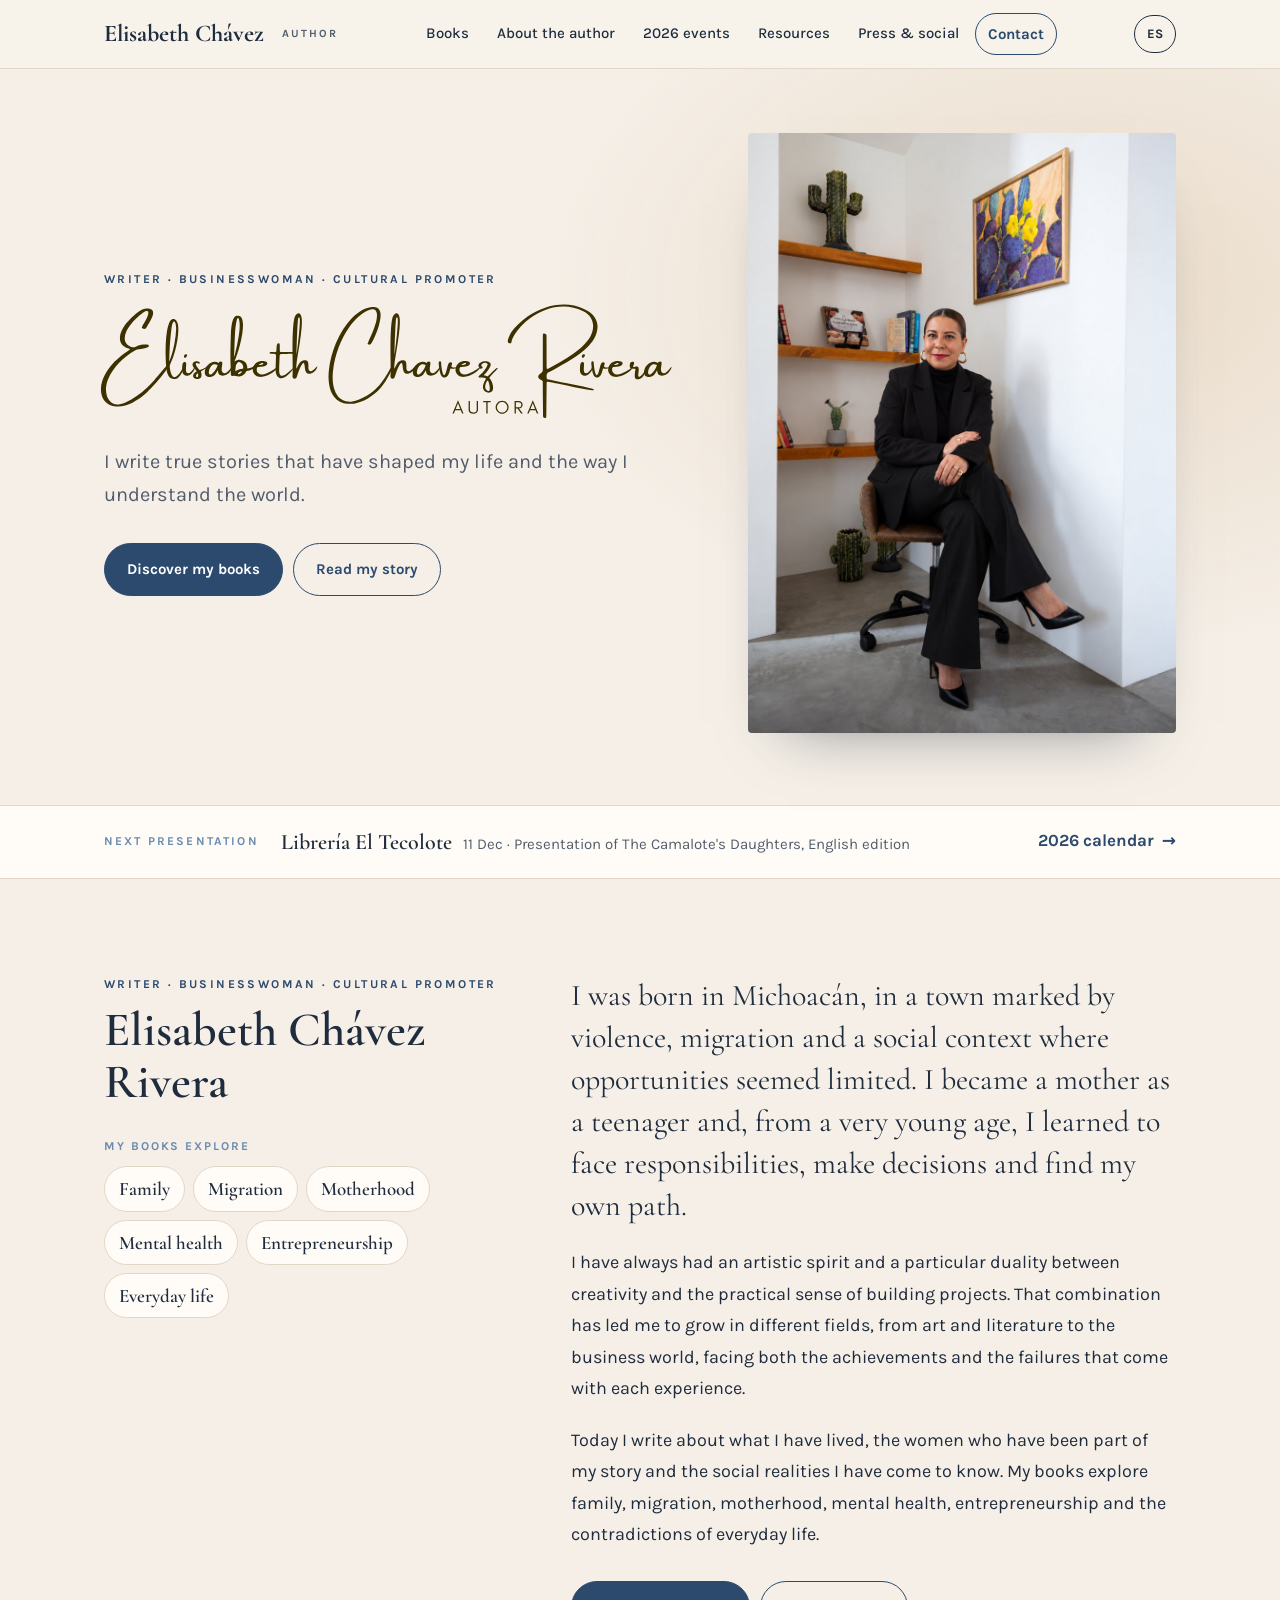
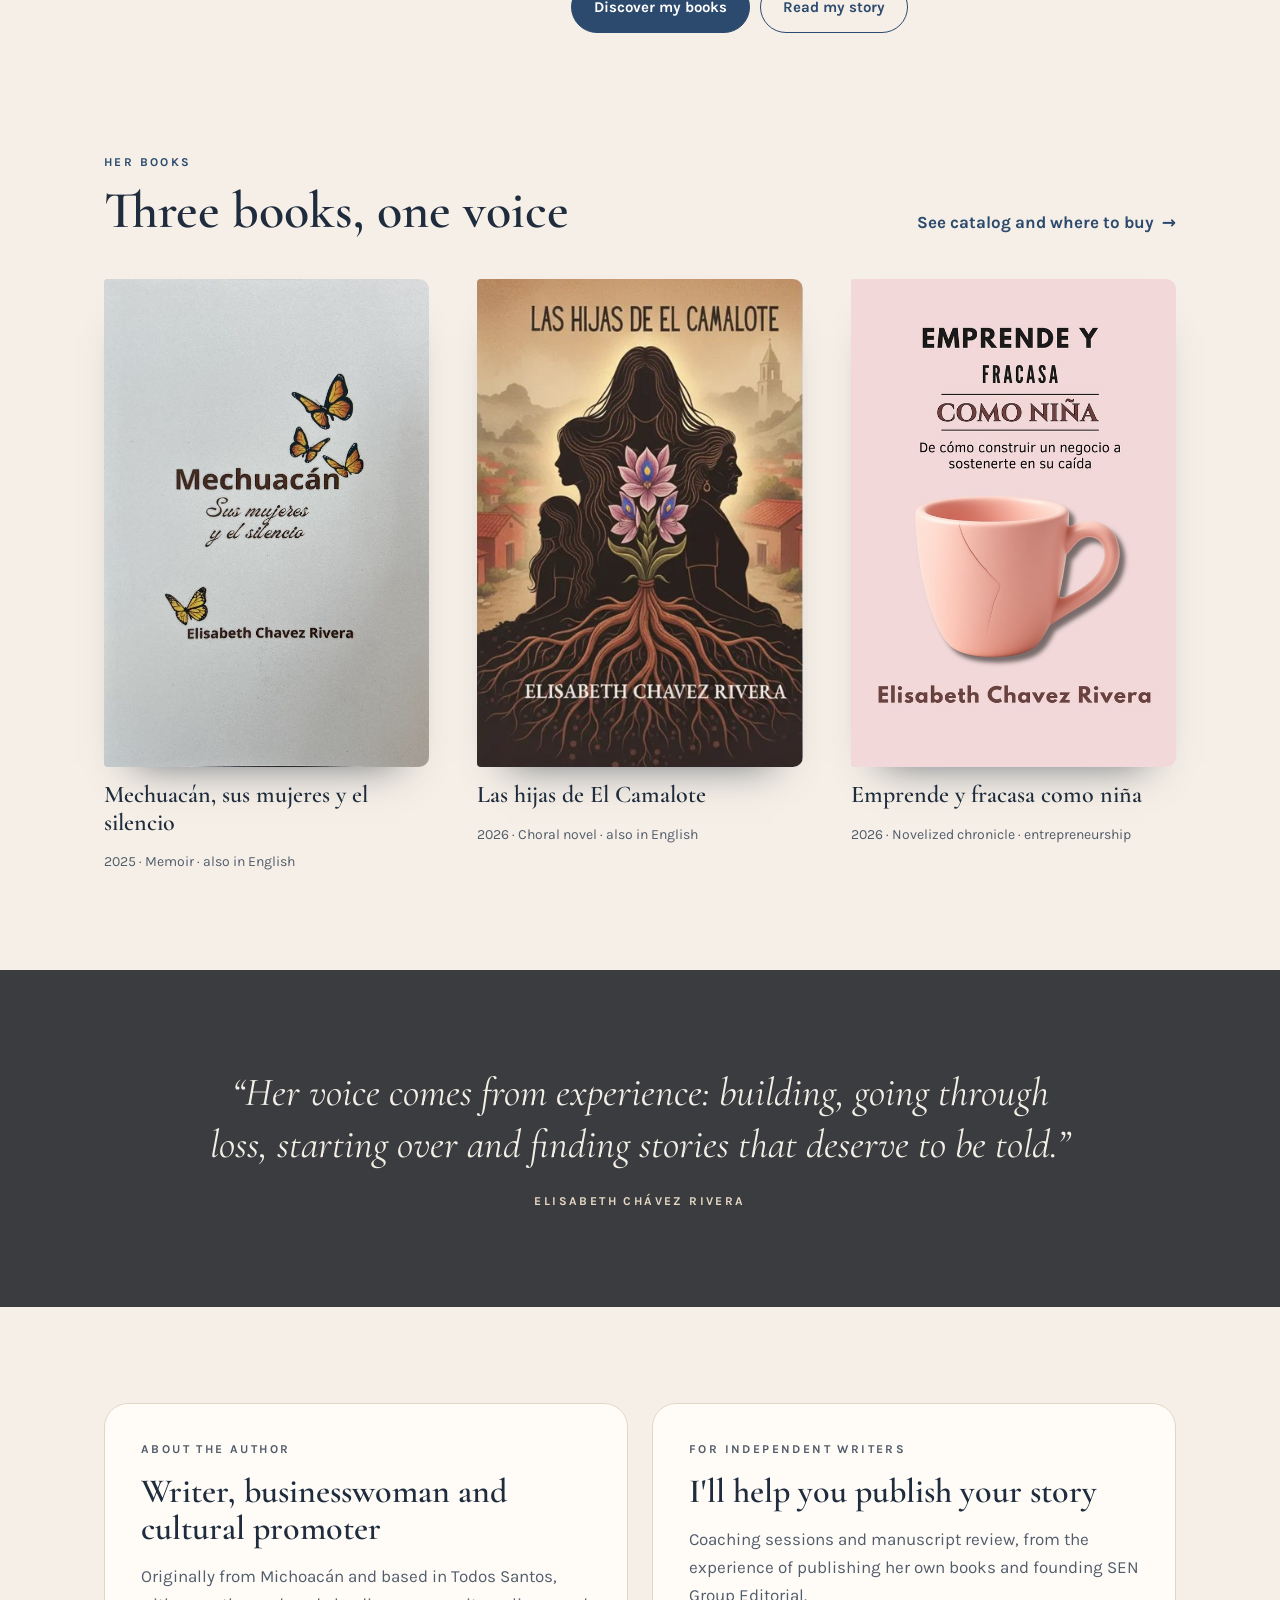
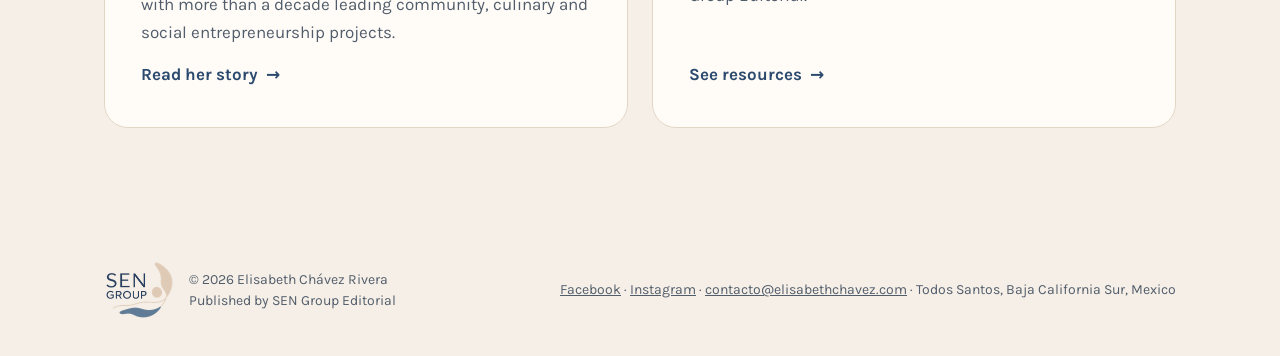
==== public/index.html @ a6e49a8a "Instagram de la autora Co-Authored-By: Claude Opus 5.5 <noreply@anthropic.com> Claude-Session: https" ====
<!doctype html>
<html lang="es" data-title-en="Elisabeth Chávez Rivera · Author">
<head>
<meta charset="utf-8">
<meta name="viewport" content="width=device-width, initial-scale=1">
<title>Elisabeth Chávez Rivera · Autora</title>
<meta name="description" content="Elisabeth Chávez Rivera, autora de Las hijas de El Camalote, Mechuacán, sus mujeres y el silencio y Emprende y fracasa como niña. Todos Santos, Baja California Sur.">
<meta property="og:title" content="Elisabeth Chávez Rivera · Autora">
<meta property="og:description" content="Elisabeth Chávez Rivera, autora de Las hijas de El Camalote, Mechuacán, sus mujeres y el silencio y Emprende y fracasa como niña. Todos Santos, Baja California Sur.">
<meta property="og:type" content="website">
<meta property="og:url" content="https://elisabethchavez.com/">
<meta property="og:image" content="https://elisabethchavez.com/img/elisabeth-retrato.jpg">
<link rel="canonical" href="https://elisabethchavez.com/">
<link rel="icon" href="data:image/svg+xml,%3Csvg xmlns='http://www.w3.org/2000/svg' viewBox='0 0 64 64'%3E%3Crect width='64' height='64' rx='14' fill='%233A3C40'/%3E%3Ctext x='32' y='44' font-family='Georgia,serif' font-size='32' fill='%23E8D8C4' text-anchor='middle'%3EEC%3C/text%3E%3C/svg%3E">
<link rel="preconnect" href="https://fonts.googleapis.com">
<link rel="preconnect" href="https://fonts.gstatic.com" crossorigin>
<link href="https://fonts.googleapis.com/css2?family=Cormorant+Garamond:ital,wght@0,500;0,600;0,700;1,500;1,600&family=Karla:wght@400;500;700&display=swap" rel="stylesheet">
<link rel="stylesheet" href="css/site.css">
<script type="application/ld+json">
{"@context":"https://schema.org","@type":"Person","name":"Elisabeth Chávez Rivera","url":"https://elisabethchavez.com/","jobTitle":"Escritora y emprendedora","homeLocation":"Todos Santos, Baja California Sur, México","worksFor":{"@type":"Organization","name":"SEN Group Editorial"}}
</script>
</head>
<body class="">
<a class="skip" href="#main" data-en="Skip to content">Saltar al contenido</a>
<header class="top">
  <div class="wrap">
    <a class="brand" href="./">Elisabeth Chávez<small data-en="Author">Autora</small></a>
    <nav id="nav" aria-label="Menú principal"><ul><li><a href="libros.html" data-en="Books">Libros</a></li><li><a href="autora.html" data-en="About the author">Sobre la autora</a></li><li><a href="agenda.html" data-en="2026 events">Agenda 2026</a></li><li><a href="recursos.html" data-en="Resources">Recursos</a></li><li><a href="prensa.html" data-en="Press & social">Prensa y redes</a></li><li><a class="nav-cta" href="contacto.html" data-en="Contact">Contacto</a></li></ul></nav>
    <div style="display:flex;gap:8px;align-items:center">
      <button class="lang" id="lang" type="button" aria-label="Switch to English">EN</button>
      <button class="menu-btn" id="menu" type="button" aria-expanded="false" aria-controls="nav" data-en="Menu">Menú</button>
    </div>
  </div>
</header>
<main id="main">

<section class="home-hero"><div class="wrap">
  <div>
    <p class="eyebrow" data-en="Writer · Businesswoman · Cultural promoter">Escritora · Empresaria · Promotora cultural</p>
    <h1 class="firma"><img src="img/firma.svg" alt="Elisabeth Chávez Rivera, autora" width="1218" height="260"></h1>
    <p class="sub" data-en="I write true stories that have shaped my life and the way I understand the world.">Escribo historias reales que han marcado mi vida y mi manera de entender el mundo.</p>
    <div class="ctas">
      <a class="btn solid" href="libros.html" data-en="Discover my books">Descubre mis libros</a>
      <a class="btn ghost" href="autora.html" data-en="Read my story">Conoce mi historia</a>
    </div>
  </div>
  <figure><img src="img/elisabeth-retrato.jpg" alt="Retrato de Elisabeth Chávez Rivera en su estudio" width="900" height="1260"></figure>
</div></section>

<section class="nextbar" id="nextbar" style="padding:0"><div class="wrap" style="padding-top:18px;padding-bottom:18px">
  <span class="lbl" data-en="Next presentation">Próxima presentación</span>
  <span class="what" id="next-what"></span>
  <a class="more" href="agenda.html" data-en="2026 calendar">Agenda 2026</a>
</div></section>

<section class="intro"><div class="wrap">
  <div class="intro-side">
    <p class="eyebrow" data-en="Writer · Businesswoman · Cultural promoter">Escritora · Empresaria · Promotora cultural</p>
    <h2>Elisabeth Chávez Rivera</h2>
    <p class="themes-label" data-en="My books explore">Mis libros exploran</p>
    <div class="themes"><span data-en="Family">Familia</span><span data-en="Migration">Migración</span><span data-en="Motherhood">Maternidad</span><span data-en="Mental health">Salud mental</span><span data-en="Entrepreneurship">Emprendimiento</span><span data-en="Everyday life">Vida cotidiana</span></div>
  </div>
  <div class="intro-text">
    <p class="lead" data-en="I was born in Michoacán, in a town marked by violence, migration and a social context where opportunities seemed limited. I became a mother as a teenager and, from a very young age, I learned to face responsibilities, make decisions and find my own path.">Nací en Michoacán, en un pueblo marcado por la violencia, la migración y un contexto social donde las oportunidades parecían limitadas. Fui madre adolescente y desde muy joven aprendí a enfrentar responsabilidades, tomar decisiones y buscar mi propio camino.</p>
    <p data-en="I have always had an artistic spirit and a particular duality between creativity and the practical sense of building projects. That combination has led me to grow in different fields, from art and literature to the business world, facing both the achievements and the failures that come with each experience.">Siempre he tenido un espíritu artístico y una particular dualidad entre la creatividad y el sentido práctico de construir proyectos. Esa combinación me ha llevado a desarrollarme en distintos sectores, desde el arte y la literatura hasta el mundo empresarial, enfrentando tanto los logros como los fracasos que vienen con cada experiencia.</p>
    <p data-en="Today I write about what I have lived, the women who have been part of my story and the social realities I have come to know. My books explore family, migration, motherhood, mental health, entrepreneurship and the contradictions of everyday life.">Hoy escribo sobre lo que he vivido, las mujeres que han formado parte de mi historia y las realidades sociales que me han tocado conocer. Mis libros exploran la familia, la migración, la maternidad, la salud mental, el emprendimiento y las contradicciones de la vida cotidiana.</p>
    <div class="ctas"><a class="btn solid" href="libros.html" data-en="Discover my books">Descubre mis libros</a><a class="btn ghost" href="autora.html" data-en="Read my story">Conoce mi historia</a></div>
  </div>
</div></section>

<section class="shelf"><div class="wrap">
  <div class="shelf-head">
    <div><p class="eyebrow" data-en="Her books">Sus libros</p><h2 data-en="Three books, one voice">Tres libros, una voz</h2></div>
    <a class="more" href="libros.html" data-en="See catalog and where to buy">Ver catálogo y dónde comprar</a>
  </div>
  <div class="shelf-grid">
    <a href="libros.html#mechuacan"><img src="img/mechuacan.jpg" alt="Portada de Mechuacán, sus mujeres y el silencio" width="600" height="900" loading="lazy"><b>Mechuacán, sus mujeres y el silencio</b><span data-en="2025 · Memoir · also in English">2025 · Autobiografía · también en inglés</span></a>
    <a href="libros.html#camalote"><img src="img/camalote.jpg" alt="Portada de Las hijas de El Camalote" width="400" height="609" loading="lazy"><b>Las hijas de El Camalote</b><span data-en="2026 · Choral novel · also in English">2026 · Novela coral · también en inglés</span></a>
    <a href="libros.html#emprende"><img src="img/emprende.jpg" alt="Portada de Emprende y fracasa como niña" width="600" height="957" loading="lazy"><b>Emprende y fracasa como niña</b><span data-en="2026 · Novelized chronicle · entrepreneurship">2026 · Crónica novelada · emprendimiento</span></a>
  </div>
</div></section>

<section class="quote"><div class="wrap">
  <p data-en="“Her voice comes from experience: building, going through loss, starting over and finding stories that deserve to be told.”">“Su voz nace de la experiencia: construir, atravesar pérdidas, comenzar de nuevo y encontrar historias que merecen ser contadas.”</p>
  <span>Elisabeth Chávez Rivera</span>
</div></section>

<section class="tiles"><div class="wrap">
  <a class="tile" href="autora.html">
    <p class="eyebrow" data-en="About the author">Sobre la autora</p>
    <h3 data-en="Writer, businesswoman and cultural promoter">Escritora, empresaria y promotora cultural</h3>
    <p data-en="Originally from Michoacán and based in Todos Santos, with more than a decade leading community, culinary and social entrepreneurship projects.">Originaria de Michoacán y radicada en Todos Santos, con más de una década liderando proyectos comunitarios, gastronómicos y de emprendimiento social.</p>
    <span class="more" data-en="Read her story">Leer su historia</span>
  </a>
  <a class="tile" href="recursos.html">
    <p class="eyebrow" data-en="For independent writers">Para escritores independientes</p>
    <h3 data-en="I'll help you publish your story">Te acompaño a publicar tu historia</h3>
    <p data-en="Coaching sessions and manuscript review, from the experience of publishing her own books and founding SEN Group Editorial.">Asesorías y revisión de manuscrito, desde la experiencia de publicar sus propios libros y fundar SEN Group Editorial.</p>
    <span class="more" data-en="See resources">Ver recursos</span>
  </a>
</div></section>

</main>
<footer>
  <div class="wrap">
    <span class="imprint"><img src="img/sen-group-logo-sm.webp" alt="SEN Group Editorial" width="71" height="60"><span>© <span id="yr">2026</span> Elisabeth Chávez Rivera<br><span data-en="Published by SEN Group Editorial">Una publicación de SEN Group Editorial</span></span></span>
    <span><a href="https://www.facebook.com/profile.php?id=61576454641839" target="_blank" rel="noopener">Facebook</a> · <a href="https://www.instagram.com/elisabethchavez_escritora/" target="_blank" rel="noopener">Instagram</a> · <a href="contacto.html">contacto@elisabethchavez.com</a> · <span data-en="Todos Santos, Baja California Sur, Mexico">Todos Santos, Baja California Sur, México</span></span>
  </div>
</footer>
<script src="js/site.js"></script>
</body>
</html>
---- public/css/site.css ----
:root{
  --paper:#F5EFE7; --card:#FFFCF8; --ink:#1F2C3D; --muted:#525D6B; --line:#E2D6C6;
  --terra:#2C4A6E; --terra-ink:#FFFFFF; --green:#3A3D42; --sand:#EADBC8; --gold:#6A8BAF;
  --cream:#E8D8C4; --blue:#6A8BAF; --slate:#3A3C40;
  --serif:"Cormorant Garamond", Georgia, "Times New Roman", serif;
  --sans:Karla, "Segoe UI", system-ui, sans-serif;
}
*{box-sizing:border-box}
html{scroll-behavior:smooth}
body{margin:0;background:var(--paper);color:var(--ink);font-family:var(--sans);font-size:17px;line-height:1.65;-webkit-font-smoothing:antialiased}
img{max-width:100%;display:block}
a{color:var(--terra)}
.wrap{max-width:1120px;margin:0 auto;padding:0 24px}
.eyebrow{font-size:12px;font-weight:700;letter-spacing:.2em;text-transform:uppercase;color:var(--terra);margin:0 0 10px}
h1,h2,h3{font-family:var(--serif);font-weight:600;line-height:1.08;margin:0}
h2{font-size:clamp(34px,5vw,52px);margin-bottom:14px}
.lede{color:var(--muted);max-width:640px;margin:0}
section{padding:88px 0}
.btn{display:inline-flex;align-items:center;gap:8px;font:inherit;font-size:15px;font-weight:700;padding:13px 22px;border-radius:999px;text-decoration:none;border:1.5px solid var(--terra);cursor:pointer;min-height:46px}
.btn.solid{background:var(--terra);color:var(--terra-ink)}
.btn.ghost{background:transparent;color:var(--terra)}
.btn:hover{filter:brightness(.95)}
:focus-visible{outline:2px solid var(--green);outline-offset:3px}

/* nav */
.top{position:sticky;top:0;z-index:20;background:rgba(247,243,236,.92);backdrop-filter:blur(8px);border-bottom:1px solid var(--line)}
.top .wrap{display:flex;align-items:center;justify-content:space-between;gap:16px;min-height:68px}
.brand{display:flex;align-items:center;gap:10px;font-family:var(--serif);font-size:24px;font-weight:700;text-decoration:none;color:var(--ink);white-space:nowrap}
.bmark{width:38px;height:38px;border-radius:50%;background:radial-gradient(circle at 60% 45%,#5a5e66,var(--slate) 70%);display:grid;place-items:center;flex-shrink:0}
.bmark .mark{width:30px;height:30px}
.brand small{font-family:var(--sans);font-size:11px;font-weight:700;letter-spacing:.18em;text-transform:uppercase;color:var(--muted);margin-left:8px}
nav ul{list-style:none;display:flex;gap:4px;margin:0;padding:0;flex-wrap:wrap}
nav a{display:block;padding:8px 12px;border-radius:999px;text-decoration:none;color:var(--ink);font-size:15px;font-weight:500}
nav a:hover{background:var(--sand)}
.lang{font:inherit;font-size:13px;font-weight:700;border:1.5px solid var(--ink);background:transparent;color:var(--ink);border-radius:999px;padding:7px 12px;cursor:pointer;min-height:38px}
.menu-btn{display:none}
@media (max-width:880px){
  nav ul{display:none;position:absolute;left:0;right:0;top:68px;background:var(--paper);border-bottom:1px solid var(--line);flex-direction:column;padding:10px 16px 16px}
  nav.open ul{display:flex}
  .menu-btn{display:inline-flex;font:inherit;font-size:14px;font-weight:700;border:1.5px solid var(--ink);background:transparent;border-radius:999px;padding:7px 14px;min-height:38px;cursor:pointer;color:var(--ink)}
  .brand small{display:none}
  .brand{font-size:20px;gap:8px}.bmark{width:32px;height:32px}.bmark .mark{width:25px;height:25px}
  .top .wrap{padding:0 16px;gap:8px}
}

/* hero */
.hero{padding:72px 0 64px;position:relative;overflow:hidden;background:radial-gradient(60% 70% at 85% 40%,rgba(232,216,196,.9),rgba(245,239,231,0) 70%)}
.hero .bigmark{position:absolute;right:-60px;top:20px;width:520px;opacity:.5;pointer-events:none}
.hero .bigmark path:first-child,.hero .bigmark circle{fill:#fff}
.hero .wrap{position:relative}
@media (max-width:880px){.hero .bigmark{width:340px;right:-120px;top:auto;bottom:-40px;opacity:.35}}
.hero .wrap{display:grid;grid-template-columns:minmax(0,1.2fr) minmax(0,.8fr);gap:56px;align-items:center}
.hero h1{font-size:clamp(48px,7.5vw,92px);letter-spacing:-.01em}
.hero h1.firma{margin:0}
.hero h1.firma img{width:100%;max-width:640px;height:auto;margin-left:-8px}
.hero h1 em{font-style:italic;color:var(--blue);font-weight:500}
.hero p.sub{font-size:20px;color:var(--muted);max-width:560px;margin:22px 0 30px}
.hero .ctas{display:flex;flex-wrap:wrap;gap:10px}
.next{background:var(--card);border:1px solid var(--line);border-radius:26px;padding:26px;box-shadow:0 18px 40px -28px rgba(43,38,34,.35)}
.next .eyebrow{color:var(--blue)}
.next h3{font-size:30px;margin:4px 0 8px}
.next p{margin:0;color:var(--muted);font-size:15px}
.next .when{display:flex;gap:14px;align-items:center;margin:14px 0 18px}
.datebox{flex-shrink:0;width:70px;height:74px;border-radius:16px;background:var(--terra);color:#fff;display:flex;flex-direction:column;align-items:center;justify-content:center;line-height:1}
.datebox b{font-family:var(--serif);font-size:34px}
.datebox span{font-size:11px;font-weight:700;letter-spacing:.14em;text-transform:uppercase;margin-top:4px}
@media (max-width:880px){.hero .wrap{grid-template-columns:1fr;gap:36px}}

/* books */
#libros{background:var(--card);border-top:1px solid var(--line);border-bottom:1px solid var(--line)}
.books{display:grid;grid-template-columns:repeat(3,minmax(0,300px));justify-content:space-between;gap:40px;margin-top:40px}
@media (max-width:900px){.books{grid-template-columns:repeat(2,minmax(0,1fr));gap:28px}}
@media (max-width:560px){.books{grid-template-columns:repeat(2,minmax(0,1fr));gap:16px}.cover{padding:14px 12px}.cover h3{font-size:19px}.book .t{font-size:19px}}
.book{display:flex;flex-direction:column;gap:12px}
.cover{aspect-ratio:2/3;border-radius:6px 14px 14px 6px;padding:22px 18px;display:flex;flex-direction:column;justify-content:space-between;color:#fff;box-shadow:inset 6px 0 0 rgba(0,0,0,.14),0 22px 30px -22px rgba(43,38,34,.6);position:relative;overflow:hidden}
.cover h3{font-size:25px;line-height:1.02}
.cover small{font-size:11px;font-weight:700;letter-spacing:.16em;text-transform:uppercase;opacity:.85}
.cover svg{position:absolute;right:-20px;bottom:-12px;width:150px;opacity:.22}
.cover.photo{padding:0;background:#fff;border:1px solid var(--line)}.cover.photo img{width:100%;height:100%;object-fit:cover}
.c1{background:#2C4A6E}.c2{background:#3A3C40}.c3{background:#6A8BAF}.c4{background:#E8D8C4;color:#1F2C3D}.c4 svg{stroke:#2C4A6E;opacity:.3}.c5{background:#1F2C3D}
.book .meta{font-size:14px;color:var(--muted);margin:0}
.book .t{font-family:var(--serif);font-size:23px;font-weight:600;line-height:1.1}
.book .actions{display:flex;flex-wrap:wrap;gap:8px}
.book .actions a{font-size:13px;font-weight:700;padding:8px 13px;border-radius:999px;border:1.5px solid var(--line);text-decoration:none;color:var(--ink);background:var(--paper)}
.book .actions a.main{border-color:var(--terra);color:var(--terra)}
.book .actions a.store{display:inline-flex;align-items:center;gap:6px}
.book .actions a.store svg{width:14px;height:14px}
.book .actions a.pending{border-style:dashed;color:var(--muted)}
.book .actions .lbl{flex-basis:100%;font-size:12px;font-weight:700;letter-spacing:.1em;text-transform:uppercase;color:var(--muted);margin-top:2px}
.todo{background:#FCEFD9;border-radius:4px;padding:0 3px}

/* about */
.about .wrap{display:grid;grid-template-columns:minmax(0,.75fr) minmax(0,1.25fr);gap:64px;align-items:start}
.portrait{position:sticky;top:96px}
.portrait img{width:100%;height:auto;border-radius:4px;box-shadow:0 24px 40px -30px rgba(31,44,61,.5)}
.portrait figcaption{font-size:14px;color:var(--muted);text-align:center;margin-top:12px;font-style:italic}
.bio p{margin:0 0 18px}
.wave{display:block;width:220px;margin:-4px 0 20px}
.bio-sub{font-size:28px;margin:34px 0 14px;padding-top:24px;border-top:1px solid var(--line)}
.bio p.first{font-family:var(--serif);font-size:25px;line-height:1.35;color:var(--ink)}
.timeline{list-style:none;padding:0;margin:30px 0 0;display:grid;grid-template-columns:repeat(2,minmax(0,1fr));gap:12px}
.timeline li{background:var(--card);border:1px solid var(--line);border-radius:16px;padding:14px 16px}
.timeline b{font-family:var(--serif);font-size:24px;color:var(--blue);display:block;line-height:1}
.timeline span{font-size:14.5px;color:var(--muted)}
@media (max-width:880px){.about .wrap{grid-template-columns:1fr;gap:36px}.portrait{position:static;max-width:340px;margin:0 auto}.timeline{grid-template-columns:1fr}}

/* agenda */
#agenda{background:radial-gradient(55% 60% at 88% 18%,rgba(232,216,196,.22),rgba(58,60,64,0) 70%),var(--slate);color:#F3EFE6}
#agenda .eyebrow{color:var(--cream)}
#agenda .lede{color:#D9E0D9}
.events{list-style:none;margin:40px 0 0;padding:0;display:flex;flex-direction:column;gap:12px}
.ev{display:grid;grid-template-columns:96px minmax(0,1fr) auto;gap:22px;align-items:center;background:rgba(255,255,255,.07);border:1px solid rgba(255,255,255,.16);border-radius:20px;padding:18px 22px}
.ev .d{font-family:var(--serif);line-height:1;text-align:center}
.ev .d b{display:block;font-size:40px;color:var(--cream)}
.ev .d span{font-family:var(--sans);font-size:12px;font-weight:700;letter-spacing:.14em;text-transform:uppercase}
.ev h3{font-size:25px;margin-bottom:4px}
.ev p{margin:0;font-size:15px;color:#D9E0D9}
.tag{font-size:12px;font-weight:700;letter-spacing:.08em;text-transform:uppercase;padding:6px 12px;border-radius:999px;background:var(--cream);color:#2B2622;white-space:nowrap}
.ev.past{opacity:.6}
.ev.past .tag{background:transparent;color:#F3EFE6;border:1px solid rgba(255,255,255,.4)}
.past-title{font-family:var(--serif);font-size:26px;margin:44px 0 0}
@media (max-width:700px){.ev{grid-template-columns:70px minmax(0,1fr)}.ev .tag{grid-column:2;justify-self:start}.ev .d b{font-size:32px}}
.clubs{display:grid;grid-template-columns:repeat(2,minmax(0,1fr));gap:12px;margin-top:40px}
.clubs div{border:1px solid rgba(255,255,255,.2);border-radius:20px;padding:18px 22px}
.clubs h3{font-size:24px}
.clubs p{margin:4px 0 0;font-size:15px;color:#D9E0D9}
@media (max-width:700px){.clubs{grid-template-columns:1fr}}

/* services */
.services{display:grid;grid-template-columns:repeat(2,minmax(0,1fr));gap:20px;margin-top:40px}
.svc{background:var(--card);border:1px solid var(--line);border-radius:26px;padding:30px;display:flex;flex-direction:column;gap:12px}
.svc .num{font-family:var(--serif);font-size:56px;line-height:.8;color:var(--blue)}
.svc h3{font-size:32px}
.svc p{margin:0;color:var(--muted)}
.svc ul{margin:0;padding-left:20px;color:var(--ink)}
.svc .btn{align-self:flex-start;margin-top:auto}
@media (max-width:760px){.services{grid-template-columns:1fr}}

/* SEN Group */
.sen{background:var(--card);color:var(--ink);padding:72px 0;border-top:1px solid var(--line);border-bottom:1px solid var(--line)}
.sen .wrap{display:grid;grid-template-columns:minmax(0,1fr) minmax(0,1fr);gap:48px;align-items:center}
.sen img{width:100%;height:auto;max-width:420px;justify-self:center}
.sen .eyebrow{color:var(--blue)}
.sen p{color:var(--muted);margin:0 0 24px;max-width:480px}
.btn.cream{background:var(--cream);color:var(--ink);border-color:var(--cream)}
@media (max-width:880px){.sen .wrap{grid-template-columns:1fr;gap:28px}.sen img{max-width:320px}}
#librerias{padding-top:88px}
/* bookstores */
.stores{display:flex;flex-wrap:wrap;gap:10px;margin-top:26px}
.stores span{font-family:var(--serif);font-size:24px;font-weight:600;padding:10px 22px;border-radius:999px;background:var(--card);border:1px solid var(--line)}

/* contact */
#contacto{background:var(--sand)}
.contact{display:grid;grid-template-columns:minmax(0,.9fr) minmax(0,1.1fr);gap:48px;align-items:start}
.contact form{background:var(--card);border-radius:26px;padding:28px;display:grid;gap:14px;border:1px solid var(--line)}
.contact label{min-width:0;display:flex;flex-direction:column;gap:6px;font-size:14px;font-weight:700}
.contact input,.contact select,.contact textarea{width:100%;min-width:0;font:inherit;font-size:16px;font-weight:400;padding:12px 14px;border-radius:14px;border:1.5px solid var(--line);background:var(--paper);color:var(--ink)}
.contact textarea{min-height:130px;resize:vertical}
.contact .row{display:grid;grid-template-columns:1fr 1fr;gap:14px}
.contact .note{font-size:13px;color:var(--muted);margin:0}
.mail{font-family:var(--serif);font-size:28px;font-weight:600;color:var(--ink);text-decoration:none;border-bottom:2px solid var(--terra)}
@media (max-width:880px){.contact{grid-template-columns:minmax(0,1fr)}.mail{font-size:22px;overflow-wrap:anywhere}.contact .row{grid-template-columns:1fr}}

footer{padding:36px 0;font-size:14px;color:var(--muted)}
.imprint{display:flex;align-items:center;gap:14px;line-height:1.5}
.imprint img{width:71px;height:auto}
footer .wrap{align-items:center}
footer .wrap{display:flex;flex-wrap:wrap;justify-content:space-between;gap:12px}
footer a{color:var(--muted)}

/* ===== multi-page layout ===== */
.skip{position:absolute;left:-9999px;top:8px;z-index:50;background:var(--ink);color:#fff;padding:10px 16px;border-radius:999px}
.skip:focus{left:16px}
footer a{color:var(--muted)}
main{animation:rise .6s cubic-bezier(.2,.7,.2,1) both}
@keyframes rise{from{opacity:0;transform:translateY(10px)}to{opacity:1;transform:none}}
@media (prefers-reduced-motion:reduce){main{animation:none}html{scroll-behavior:auto}}
nav a[aria-current="page"]{background:var(--sand)}
nav a.nav-cta{border:1.5px solid var(--terra);color:var(--terra);font-weight:700}
nav a.nav-cta[aria-current="page"]{background:var(--terra);color:#fff}
.brand{text-decoration:none}
.page-head{padding:76px 0 8px}
.page-head h1{font-size:clamp(44px,6.4vw,76px);letter-spacing:-.01em;margin-bottom:16px}
.page-head .lede{font-size:19px}
.page-body{padding:48px 0 96px}
.rule{height:1px;background:var(--line);border:0;margin:0}
.more{display:inline-flex;align-items:center;gap:8px;font-weight:700;text-decoration:none;color:var(--terra);border-bottom:1.5px solid transparent;padding-bottom:2px}
.more:hover{border-color:var(--terra)}
.more::after{content:"→";transition:transform .2s}
.more:hover::after{transform:translateX(3px)}

/* home */
.home-hero{padding:64px 0 72px;background:radial-gradient(60% 70% at 85% 30%,rgba(232,216,196,.85),rgba(245,239,231,0) 70%)}
.home-hero .wrap{display:grid;grid-template-columns:minmax(0,1.15fr) minmax(0,.85fr);gap:64px;align-items:center}
.home-hero .sub{font-size:20px;color:var(--muted);max-width:540px;margin:22px 0 32px}
.home-hero .ctas{display:flex;flex-wrap:wrap;gap:10px}
.home-hero figure{margin:0;position:relative}
.home-hero figure img{width:100%;height:auto;border-radius:4px;box-shadow:0 30px 60px -40px rgba(31,44,61,.6)}
.firma img{width:100%;max-width:600px;height:auto;margin-left:-8px}
.nextbar{display:flex;flex-wrap:wrap;align-items:center;gap:10px 22px;padding:18px 0;border-top:1px solid var(--line);border-bottom:1px solid var(--line);background:var(--card)}
.nextbar .wrap{display:flex;flex-wrap:wrap;align-items:center;gap:10px 22px;width:100%}
.nextbar .lbl{font-size:12px;font-weight:700;letter-spacing:.18em;text-transform:uppercase;color:var(--blue)}
.nextbar .what{font-family:var(--serif);font-size:22px;font-weight:600}
.nextbar .what small{font-family:var(--sans);font-size:15px;font-weight:400;color:var(--muted);margin-left:6px}
.nextbar .more{margin-left:auto}
.shelf{padding:96px 0}
.shelf-head{display:flex;flex-wrap:wrap;justify-content:space-between;align-items:end;gap:16px;margin-bottom:40px}
.shelf-head h2{margin:0}
.shelf-grid{display:grid;grid-template-columns:repeat(3,minmax(0,1fr));gap:48px}
.shelf-grid a{text-decoration:none;color:var(--ink);display:flex;flex-direction:column;gap:14px}
.shelf-grid img{width:100%;height:auto;aspect-ratio:2/3;object-fit:cover;border-radius:4px 10px 10px 4px;box-shadow:inset 6px 0 0 rgba(0,0,0,.12),0 26px 40px -30px rgba(31,44,61,.7);transition:transform .35s ease,box-shadow .35s ease}
.shelf-grid a:hover img{transform:translateY(-6px);box-shadow:0 34px 50px -30px rgba(31,44,61,.7)}
.shelf-grid b{font-family:var(--serif);font-size:24px;font-weight:600;line-height:1.15}
.shelf-grid span{font-size:14px;color:var(--muted)}
.quote{background:var(--slate);color:#F3EFE6;padding:96px 0;text-align:center}
.quote p{font-family:var(--serif);font-style:italic;font-size:clamp(26px,3.4vw,40px);line-height:1.3;max-width:860px;margin:0 auto}
.quote span{display:block;margin-top:22px;font-size:12px;font-weight:700;letter-spacing:.2em;text-transform:uppercase;color:var(--cream)}
.tiles{padding:96px 0}
.tiles .wrap{display:grid;grid-template-columns:repeat(2,minmax(0,1fr));gap:24px}
.tile{background:var(--card);border:1px solid var(--line);border-radius:24px;padding:36px;display:flex;flex-direction:column;gap:14px;text-decoration:none;color:var(--ink);transition:transform .3s ease,box-shadow .3s ease}
.tile:hover{transform:translateY(-4px);box-shadow:0 26px 40px -32px rgba(31,44,61,.55)}
.tile h3{font-size:34px}
.tile p{margin:0;color:var(--muted)}
.tile .more{margin-top:auto}
@media (max-width:880px){
  .home-hero .wrap{grid-template-columns:1fr;gap:40px}
  .home-hero figure{max-width:420px}
  .shelf-grid{grid-template-columns:repeat(3,minmax(0,1fr));gap:16px}
  .shelf-grid b{font-size:17px}.shelf-grid span{display:none}
  .tiles .wrap{grid-template-columns:1fr}
  .nextbar .more{margin-left:0}
}

/* home intro (first person) */
.intro{padding:96px 0 24px}
.intro .wrap{display:grid;grid-template-columns:minmax(0,.8fr) minmax(0,1.2fr);gap:64px;align-items:start}
.intro-side{position:sticky;top:110px}
.intro-side h2{font-size:clamp(34px,4vw,48px)}
.themes-label{margin:28px 0 10px;font-size:12px;font-weight:700;letter-spacing:.16em;text-transform:uppercase;color:var(--blue)}
.themes{display:flex;flex-wrap:wrap;gap:8px}
.themes span{font-family:var(--serif);font-size:19px;font-weight:600;padding:6px 14px;border-radius:999px;border:1px solid var(--line);background:var(--card)}
.intro-text p{margin:0 0 20px;font-size:18px;line-height:1.75;color:var(--ink)}
.intro-text p.lead{font-family:var(--serif);font-size:clamp(24px,2.4vw,30px);line-height:1.4}
.intro-text .ctas{display:flex;flex-wrap:wrap;gap:10px;margin-top:30px}
@media (max-width:880px){.intro .wrap{grid-template-columns:1fr;gap:28px}.intro-side{position:static}.intro{padding:72px 0 8px}}
/* books page: editorial rows */
.books.rows{display:flex;flex-direction:column;gap:0;margin-top:0}
.books.rows .book{display:grid;grid-template-columns:minmax(0,300px) minmax(0,1fr);column-gap:64px;row-gap:12px;align-content:start;padding:64px 0;border-top:1px solid var(--line)}
.books.rows .book:first-child{border-top:0;padding-top:24px}
.books.rows .book > .cover{grid-column:1;grid-row:1 / span 8;align-self:start}
.books.rows .book > *:not(.cover){grid-column:2}
.books.rows .book .t{font-size:clamp(32px,3.6vw,44px);line-height:1.05}
.books.rows .book .meta{font-size:16.5px;line-height:1.7;max-width:620px}
.books.rows .book .actions{margin-top:10px}
.books.rows .book .actions .lbl{margin-top:8px}
@media (max-width:760px){
  .books.rows .book{grid-template-columns:1fr;padding:48px 0}
  .books.rows .book > .cover{grid-row:auto;max-width:240px}
  .books.rows .book > *:not(.cover){grid-column:1}
}
.stores-band{background:var(--card);border-top:1px solid var(--line);padding:64px 0}

/* author page */
.about .wrap{padding-top:0}
details.reveal{margin-top:28px;border-top:1px solid var(--line);padding-top:22px}
details.reveal summary{cursor:pointer;list-style:none;display:inline-flex;align-items:center;gap:10px;font-family:var(--serif);font-size:26px;font-weight:600}
details.reveal summary::-webkit-details-marker{display:none}
details.reveal summary::after{content:"+";font-family:var(--sans);font-size:22px;color:var(--blue);transition:transform .25s}
details.reveal[open] summary::after{transform:rotate(45deg)}
details.reveal > div{padding-top:18px}
.bio-sub{display:none}

/* agenda page */
.agenda-page{background:radial-gradient(55% 60% at 88% 10%,rgba(232,216,196,.22),rgba(58,60,64,0) 70%),var(--slate);color:#F3EFE6}
.agenda-page .page-head .eyebrow{color:var(--cream)}
.agenda-page .lede{color:#D9E0D9}
.agenda-page details.reveal{border-color:rgba(255,255,255,.2)}
.agenda-page details.reveal summary{color:#F3EFE6}
.agenda-page .past-title{margin-top:56px}

.stores-band{background:var(--card);border-top:1px solid var(--line);padding:88px 0}
.map-wrap{display:grid;grid-template-columns:minmax(0,1.6fr) minmax(0,.7fr);gap:40px;align-items:center;margin-top:36px}
.mx-map{width:100%;height:auto;overflow:visible}
.mx-map .land{fill:#EFE4D6;stroke:#C9B79F;stroke-width:1.2}
.mx-map .halo{fill:var(--blue);opacity:.22;animation:pulse 2.8s ease-in-out infinite;transform-box:fill-box;transform-origin:center}
.mx-map .dot{fill:var(--terra);stroke:#fff;stroke-width:3}
.mx-map .lead{stroke:var(--terra);stroke-width:1.2;opacity:.55}
.mx-map .pl{font-family:var(--serif);font-size:30px;font-weight:600;fill:var(--ink)}
.mx-map .ps{font-family:var(--sans);font-size:18px;fill:var(--muted)}
@keyframes pulse{0%,100%{transform:scale(1);opacity:.22}50%{transform:scale(1.5);opacity:.08}}
@media (prefers-reduced-motion:reduce){.mx-map .halo{animation:none}}
.cities{display:flex;flex-direction:column;border-top:1px solid var(--line)}
.city{padding:16px 0;border-bottom:1px solid var(--line)}
.city .st{font-size:11px;font-weight:700;letter-spacing:.16em;text-transform:uppercase;color:var(--blue)}
.city h3{font-size:26px;margin:2px 0}
.city p{margin:0;color:var(--muted)}
.city.other p{color:var(--ink);font-family:var(--serif);font-size:20px;font-weight:600;margin-top:4px}
@media (max-width:880px){.map-wrap{grid-template-columns:1fr;gap:24px}.mx-map .pl{font-size:40px}.mx-map .ps{font-size:26px}}

.why{padding:56px 0 72px}
.why-intro{max-width:760px}
.why-intro h2{font-size:clamp(32px,4.2vw,48px)}
.stats{display:grid;grid-template-columns:repeat(4,minmax(0,1fr));margin:44px 0 0;border-top:1px solid var(--line);border-bottom:1px solid var(--line)}
.stat{padding:28px 20px;border-left:1px solid var(--line);display:flex;flex-direction:column;gap:6px}
.stat:first-child{border-left:0;padding-left:0}
.stat b{font-family:var(--serif);font-size:clamp(46px,5.5vw,68px);font-weight:600;line-height:.9;color:var(--terra)}
.stat span{font-size:14.5px;color:var(--muted);max-width:170px}
.venn-row{display:grid;grid-template-columns:minmax(0,1fr) minmax(0,1.15fr) minmax(0,1fr);gap:28px;align-items:center;margin:72px 0}
.venn{width:100%;height:auto}
.venn .c1{fill:rgba(106,139,175,.22);stroke:var(--blue);stroke-width:1.5}
.venn .c2{fill:rgba(232,216,196,.65);stroke:#C9B79F;stroke-width:1.5}
.venn .vt{font-family:var(--sans);font-size:11px;font-weight:700;letter-spacing:.05em;text-transform:uppercase;fill:var(--ink)}
.venn .vc{font-family:var(--serif);font-size:24px;font-style:italic;font-weight:600;fill:var(--terra)}
.venn-list h3{font-size:28px;margin-bottom:10px}
.venn-list ul{list-style:none;margin:0;padding:0;display:flex;flex-direction:column;gap:8px}
.venn-list li{padding-left:22px;position:relative;font-size:15.5px;color:var(--muted)}
.venn-list li::before{content:"";position:absolute;left:0;top:.62em;width:10px;height:1.5px;background:var(--blue)}
.venn-row .venn-list:last-child{text-align:right}
.venn-row .venn-list:last-child li{padding-left:0;padding-right:22px}
.venn-row .venn-list:last-child li::before{left:auto;right:0}
.path h3{font-size:30px;margin-bottom:24px}
.path ol{list-style:none;margin:0;padding:0;display:grid;grid-template-columns:repeat(6,minmax(0,1fr));gap:0;position:relative}
.path ol::before{content:"";position:absolute;left:0;right:0;top:19px;height:1.5px;background:linear-gradient(90deg,var(--blue),var(--cream))}
.path li{position:relative;padding:0 14px 0 0}
.path .n{position:relative;display:inline-grid;place-items:center;width:40px;height:40px;border-radius:50%;background:var(--card);border:1.5px solid var(--blue);font-size:13px;font-weight:700;color:var(--terra);margin-bottom:14px}
.path b{display:block;font-family:var(--serif);font-size:22px;font-weight:600}
.path p{margin:4px 0 0;font-size:14px;color:var(--muted)}
.proof{margin-top:64px;padding:24px 28px;border-radius:20px;background:var(--card);border:1px solid var(--line);display:flex;flex-wrap:wrap;align-items:center;gap:14px 22px}
.plabel{font-size:12px;font-weight:700;letter-spacing:.16em;text-transform:uppercase;color:var(--blue)}
.chips{display:flex;flex-wrap:wrap;gap:8px}
.chips span{font-family:var(--serif);font-size:18px;font-weight:600;padding:6px 14px;border-radius:999px;border:1px solid var(--line);background:var(--paper)}
.services-title{font-size:clamp(30px,3.6vw,42px);margin:0 0 4px}
@media (max-width:880px){
  .stats{grid-template-columns:repeat(2,minmax(0,1fr))}
  .stat:nth-child(3){border-left:0;padding-left:0}
  .stat:nth-child(n+3){border-top:1px solid var(--line)}
  .venn-row{grid-template-columns:1fr;margin:48px 0}
  .venn{max-width:380px;margin:0 auto;order:-1}
  .venn-row .venn-list:last-child{text-align:left}
  .venn-row .venn-list:last-child li{padding-left:22px;padding-right:0}
  .venn-row .venn-list:last-child li::before{left:0;right:auto}
  .path ol{grid-template-columns:1fr;gap:18px}
  .path ol::before{left:19px;right:auto;top:0;bottom:0;width:1.5px;height:auto;background:linear-gradient(180deg,var(--blue),var(--cream))}
  .path li{display:grid;grid-template-columns:40px minmax(0,1fr);column-gap:16px;padding:0}
  .path .n{grid-row:span 2;margin:0}
}

.books.rows .book .tagline{font-family:var(--serif);font-size:22px;line-height:1.35;color:var(--ink);margin:2px 0 0;max-width:620px}
.books.rows .book .hook{font-family:var(--serif);font-style:italic;font-size:20px;color:var(--blue);margin:4px 0 2px;max-width:620px}
.syn-more summary{cursor:pointer;list-style:none;display:inline-flex;align-items:center;gap:8px;font-weight:700;color:var(--terra);font-size:15px}
.syn-more summary::-webkit-details-marker{display:none}
.syn-more summary::after{content:"+";font-size:18px;transition:transform .25s}
.syn-more[open] summary::after{transform:rotate(45deg)}
.syn-more > div{padding-top:10px;display:flex;flex-direction:column;gap:12px}
.syn-more .meta{margin:0}

.ficha{margin-top:14px;border-top:1px solid var(--line);border-bottom:1px solid var(--line);padding:12px 0;max-width:620px}
.ficha summary{cursor:pointer;list-style:none;display:flex;justify-content:space-between;align-items:center;font-size:12px;font-weight:700;letter-spacing:.16em;text-transform:uppercase;color:var(--blue)}
.ficha summary::-webkit-details-marker{display:none}
.ficha summary::after{content:"+";font-size:18px;letter-spacing:0;transition:transform .25s}
.ficha[open] summary::after{transform:rotate(45deg)}
.ficha dl{display:grid;grid-template-columns:repeat(2,minmax(0,1fr));gap:0 28px;margin:10px 0 0}
.ficha dl div{display:grid;grid-template-columns:minmax(0,.85fr) minmax(0,1.15fr);gap:10px;padding:8px 0;border-top:1px dashed var(--line);font-size:14.5px}
.ficha dt{color:var(--muted)}
.ficha dd{margin:0;color:var(--ink);font-weight:500}
.ficha dd.tbd{color:#A39788;font-style:italic;font-weight:400}
@media (max-width:640px){.ficha dl{grid-template-columns:1fr}}

.socials{display:grid;grid-template-columns:repeat(4,minmax(0,1fr));gap:16px;margin-top:6px}
.soc{display:flex;flex-direction:column;gap:10px;padding:26px;border-radius:22px;background:var(--card);border:1px solid var(--line);text-decoration:none;color:var(--ink);min-height:210px;transition:transform .3s ease,box-shadow .3s ease}
a.soc:hover{transform:translateY(-4px);box-shadow:0 26px 40px -32px rgba(31,44,61,.55)}
.soc .net{font-family:var(--serif);font-size:30px;font-weight:600;line-height:1}
.soc p{margin:0;color:var(--muted);font-size:15px}
.soc .more{margin-top:auto}
.soc.soon{background:transparent;border-style:dashed}
.soc.soon .net{color:var(--muted)}
.tag-soon{margin-top:auto;align-self:flex-start;font-size:11px;font-weight:700;letter-spacing:.14em;text-transform:uppercase;color:var(--blue);border:1px solid var(--line);border-radius:999px;padding:5px 12px}
.press{padding:24px 0 96px}
.press-card{display:grid;grid-template-columns:minmax(0,1.2fr) minmax(0,.8fr);gap:48px;background:var(--slate);color:#F3EFE6;border-radius:28px;padding:48px}
.press-card .eyebrow{color:var(--cream)}
.press-card h2{font-size:clamp(30px,3.6vw,42px)}
.press-card p{color:#D9E0D9;margin:0 0 24px}
.press-card .btn.solid{background:var(--cream);color:var(--ink);border-color:var(--cream)}
.press-list{border-left:1px solid rgba(255,255,255,.18);padding-left:36px}
.press-list h3{font-size:26px;margin-bottom:10px}
.press-list .empty{font-style:italic;font-size:15px}
.foot-social a{margin-left:12px}
@media (max-width:880px){.socials{grid-template-columns:repeat(2,minmax(0,1fr))}.press-card{grid-template-columns:1fr;padding:32px;gap:28px}.press-list{border-left:0;padding-left:0;border-top:1px solid rgba(255,255,255,.18);padding-top:24px}}
@media (max-width:480px){.socials{grid-template-columns:1fr}.soc{min-height:0}}
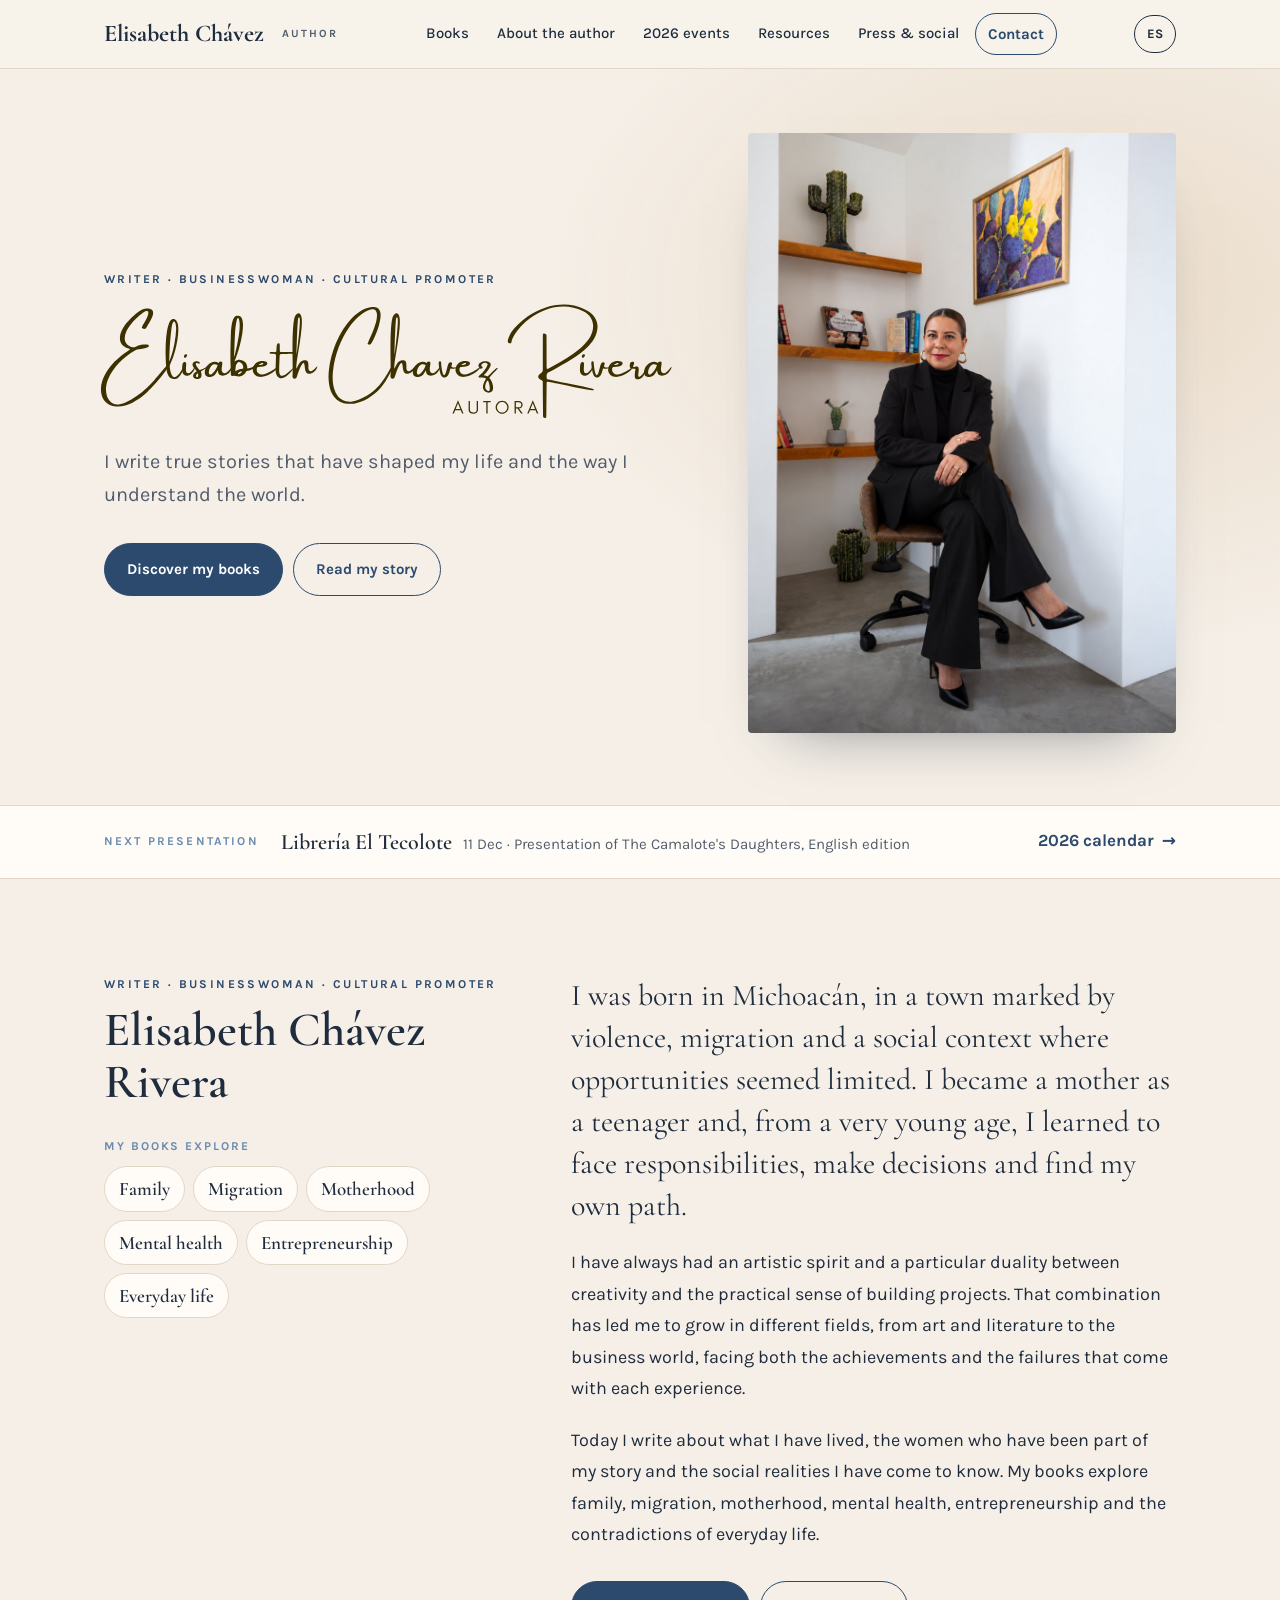
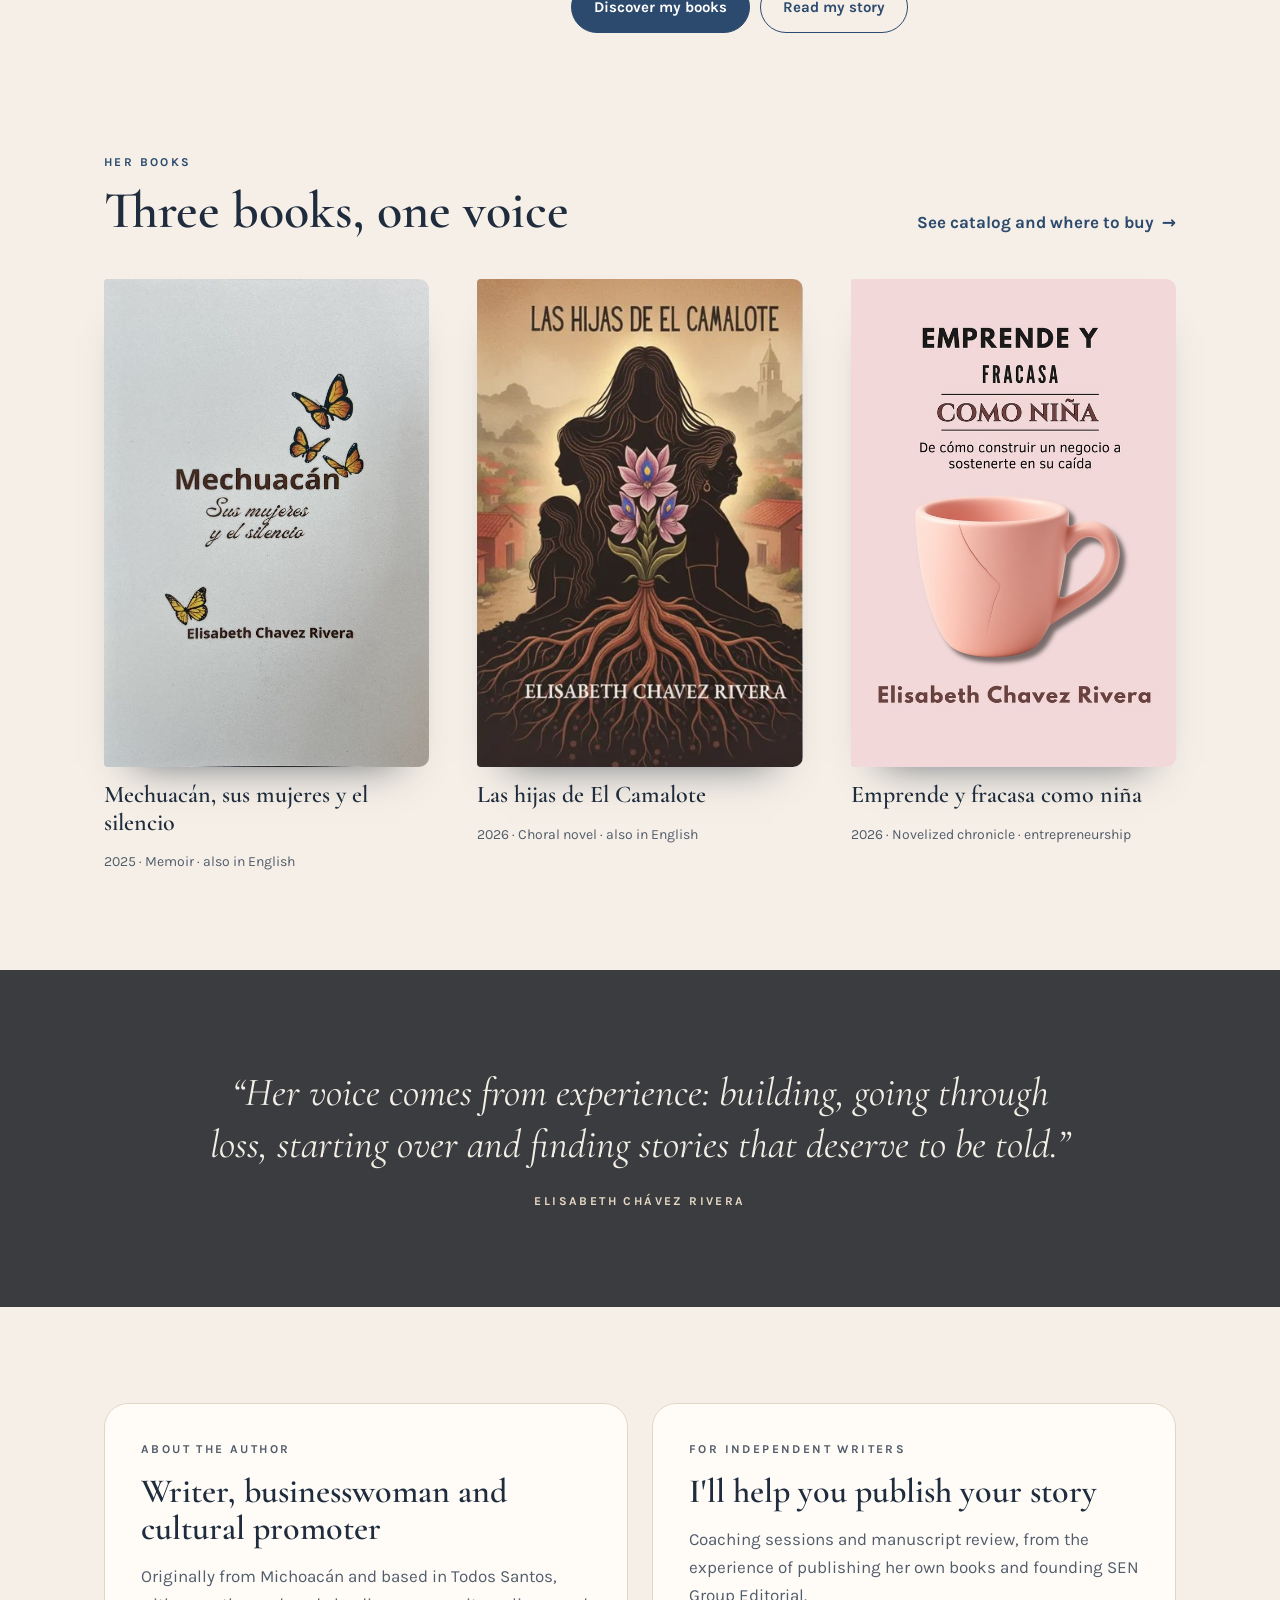
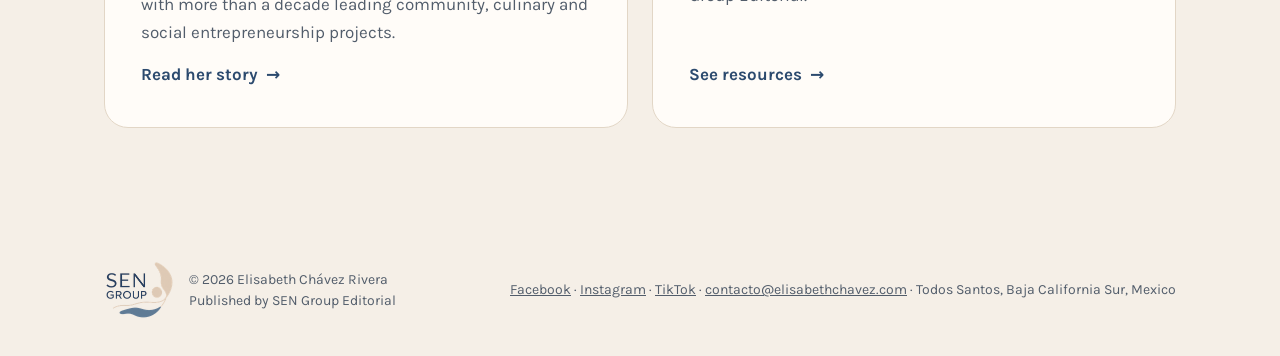
==== commit 90013710: "TikTok de la autora Co-Authored-By: Claude Opus 5.5 <noreply@anthropic.com> Claude-Session: https://" ====
--- a/public/index.html
+++ b/public/index.html
@@ -104,7 +104,7 @@
 <footer>
   <div class="wrap">
     <span class="imprint"><img src="img/sen-group-logo-sm.webp" alt="SEN Group Editorial" width="71" height="60"><span>© <span id="yr">2026</span> Elisabeth Chávez Rivera<br><span data-en="Published by SEN Group Editorial">Una publicación de SEN Group Editorial</span></span></span>
-    <span><a href="https://www.facebook.com/profile.php?id=61576454641839" target="_blank" rel="noopener">Facebook</a> · <a href="https://www.instagram.com/elisabethchavez_escritora/" target="_blank" rel="noopener">Instagram</a> · <a href="contacto.html">contacto@elisabethchavez.com</a> · <span data-en="Todos Santos, Baja California Sur, Mexico">Todos Santos, Baja California Sur, México</span></span>
+    <span><a href="https://www.facebook.com/profile.php?id=61576454641839" target="_blank" rel="noopener">Facebook</a> · <a href="https://www.instagram.com/elisabethchavez_escritora/" target="_blank" rel="noopener">Instagram</a> · <a href="https://www.tiktok.com/@elisabeth.chari" target="_blank" rel="noopener">TikTok</a> · <a href="contacto.html">contacto@elisabethchavez.com</a> · <span data-en="Todos Santos, Baja California Sur, Mexico">Todos Santos, Baja California Sur, México</span></span>
   </div>
 </footer>
 <script src="js/site.js"></script>
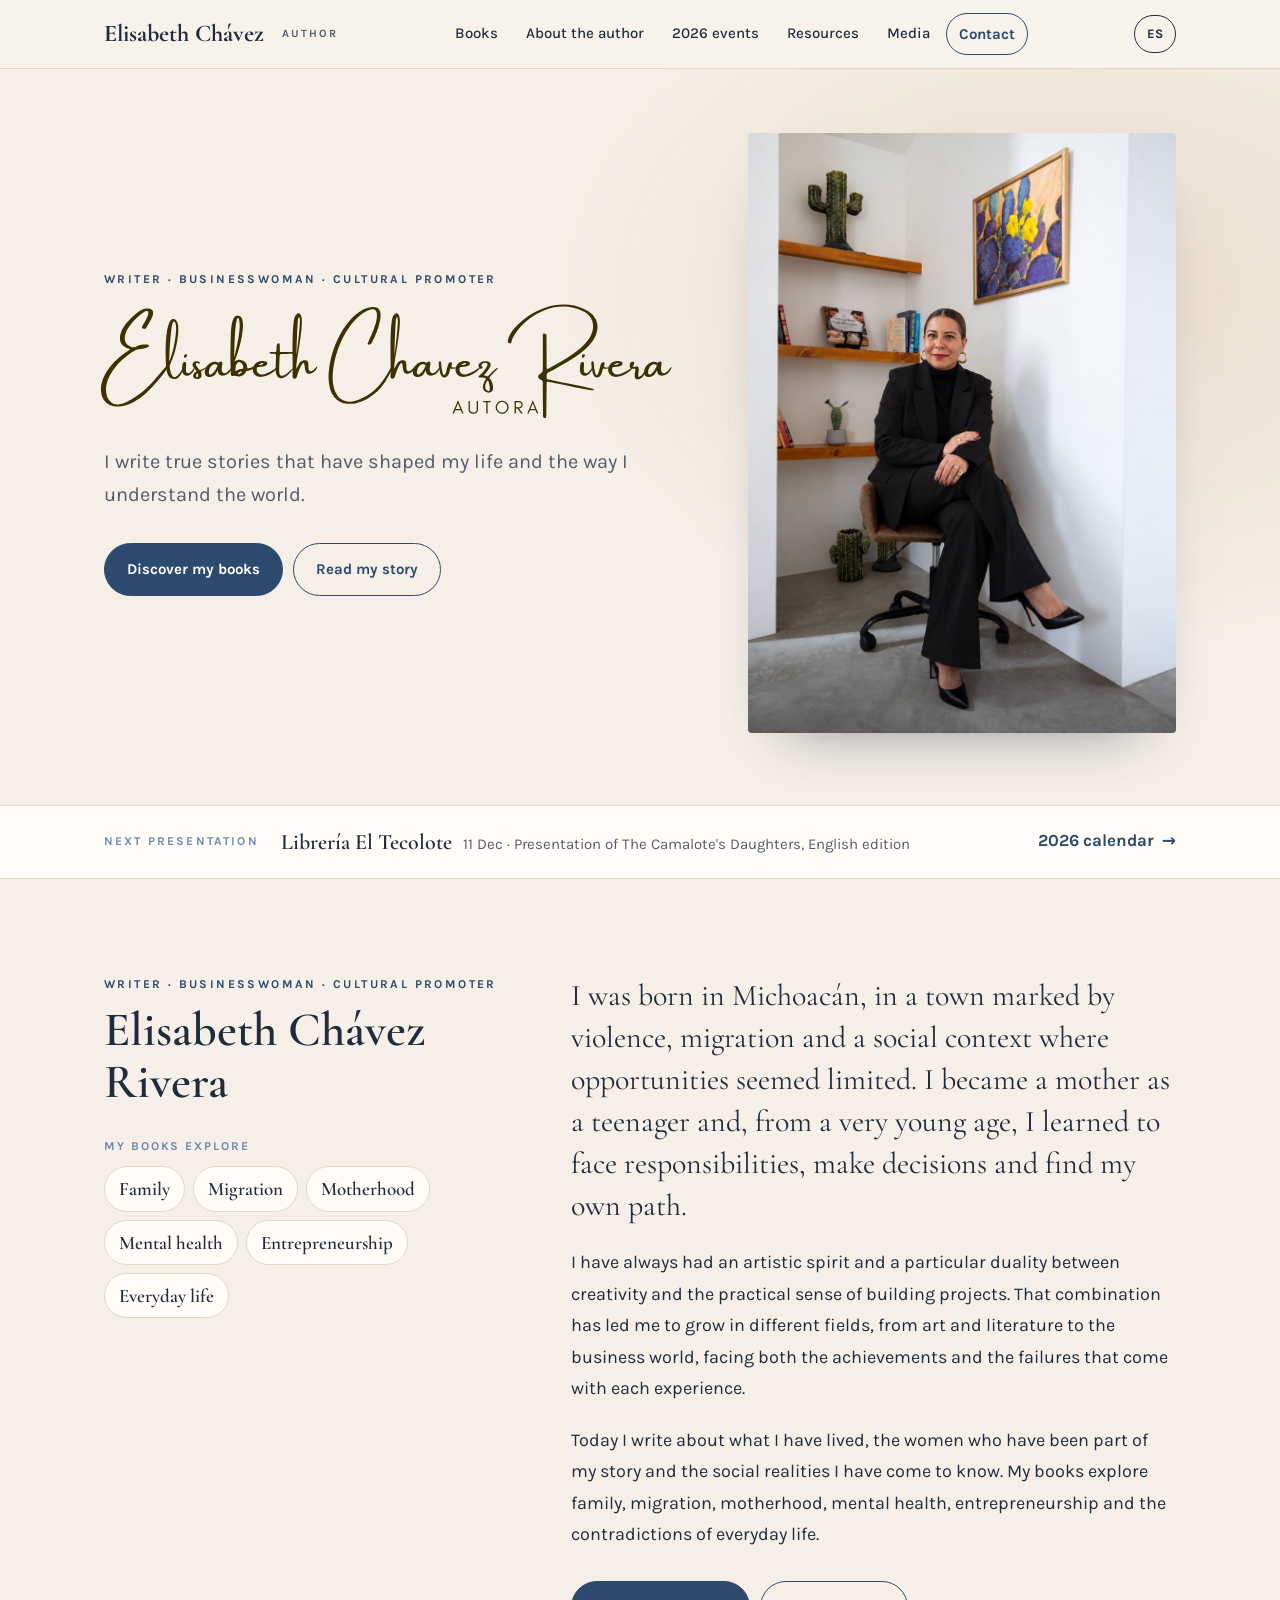
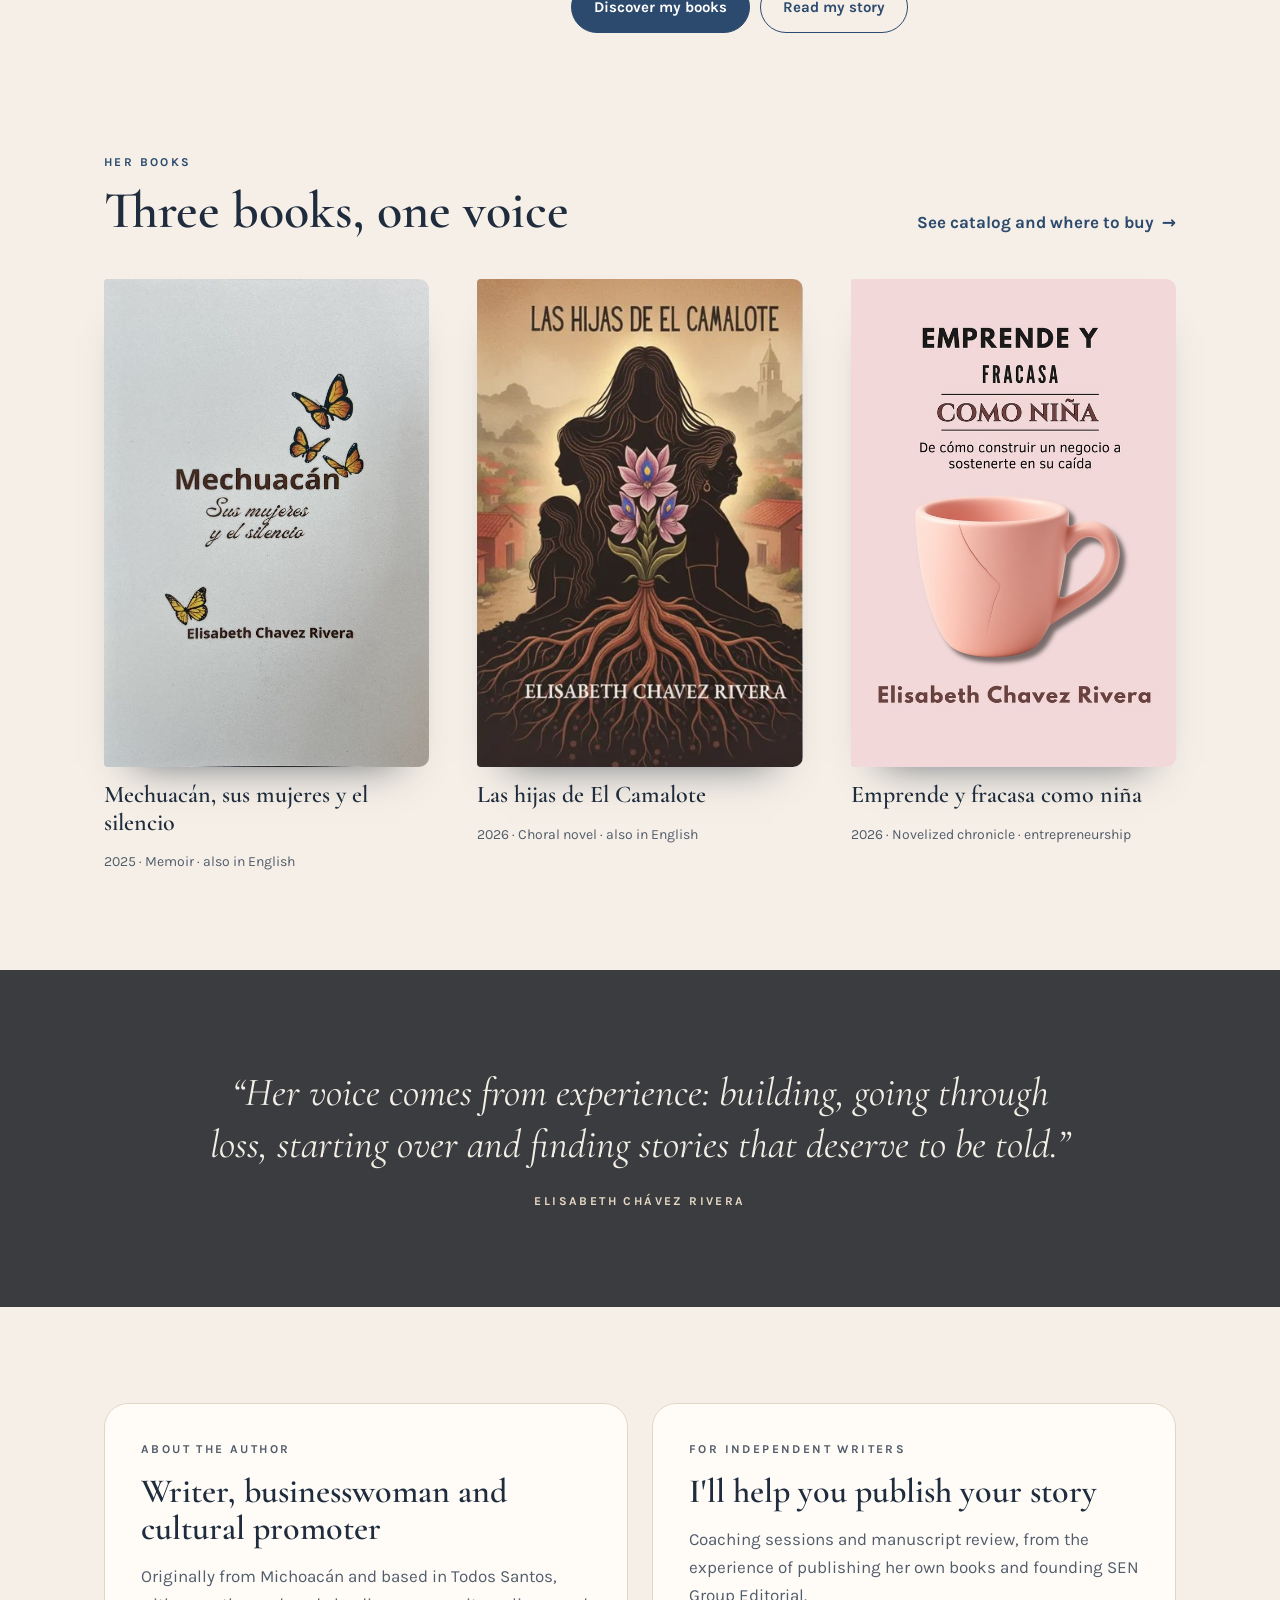
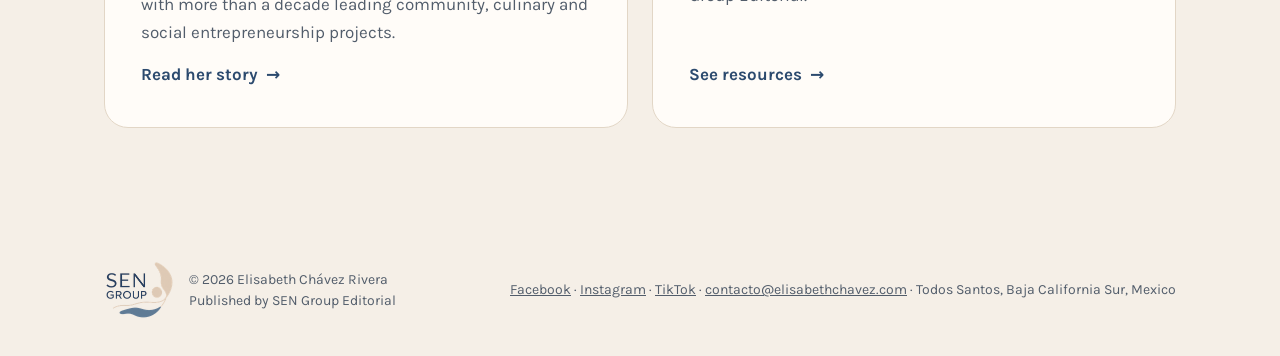
==== commit 537440bc: "Menú: Prensa y redes -> Media Co-Authored-By: Claude Opus 5.5 <noreply@anthropic.com> Claude-Session" ====
--- a/public/index.html
+++ b/public/index.html
@@ -25,7 +25,7 @@
 <header class="top">
   <div class="wrap">
     <a class="brand" href="./">Elisabeth Chávez<small data-en="Author">Autora</small></a>
-    <nav id="nav" aria-label="Menú principal"><ul><li><a href="libros.html" data-en="Books">Libros</a></li><li><a href="autora.html" data-en="About the author">Sobre la autora</a></li><li><a href="agenda.html" data-en="2026 events">Agenda 2026</a></li><li><a href="recursos.html" data-en="Resources">Recursos</a></li><li><a href="prensa.html" data-en="Press & social">Prensa y redes</a></li><li><a class="nav-cta" href="contacto.html" data-en="Contact">Contacto</a></li></ul></nav>
+    <nav id="nav" aria-label="Menú principal"><ul><li><a href="libros.html" data-en="Books">Libros</a></li><li><a href="autora.html" data-en="About the author">Sobre la autora</a></li><li><a href="agenda.html" data-en="2026 events">Agenda 2026</a></li><li><a href="recursos.html" data-en="Resources">Recursos</a></li><li><a href="prensa.html" data-en="Media">Media</a></li><li><a class="nav-cta" href="contacto.html" data-en="Contact">Contacto</a></li></ul></nav>
     <div style="display:flex;gap:8px;align-items:center">
       <button class="lang" id="lang" type="button" aria-label="Switch to English">EN</button>
       <button class="menu-btn" id="menu" type="button" aria-expanded="false" aria-controls="nav" data-en="Menu">Menú</button>
@@ -52,6 +52,7 @@
   <span class="what" id="next-what"></span>
   <a class="more" href="agenda.html" data-en="2026 calendar">Agenda 2026</a>
 </div></section>
+<section class="featured" id="next-feature" hidden><div class="wrap"></div></section>
 
 <section class="intro"><div class="wrap">
   <div class="intro-side">
--- a/public/css/site.css
+++ b/public/css/site.css
@@ -244,6 +244,23 @@
 .intro-text p.lead{font-family:var(--serif);font-size:clamp(24px,2.4vw,30px);line-height:1.4}
 .intro-text .ctas{display:flex;flex-wrap:wrap;gap:10px;margin-top:30px}
 @media (max-width:880px){.intro .wrap{grid-template-columns:1fr;gap:28px}.intro-side{position:static}.intro{padding:72px 0 8px}}
+/* featured next presentation (home + agenda) */
+.featured{padding:72px 0 8px}
+.feat{display:grid;grid-template-columns:minmax(0,380px) minmax(0,1fr);gap:56px;align-items:center;background:var(--card);border:1px solid var(--line);border-radius:28px;padding:32px}
+.feat img{width:100%;height:auto;border-radius:14px;box-shadow:0 30px 50px -36px rgba(31,44,61,.7)}
+.feat h2{font-size:clamp(34px,4.2vw,52px);margin:2px 0 18px}
+.feat dl{margin:0 0 26px;border-top:1px solid var(--line)}
+.feat dl div{display:grid;grid-template-columns:110px minmax(0,1fr);gap:16px;padding:12px 0;border-bottom:1px solid var(--line)}
+.feat dt{font-size:12px;font-weight:700;letter-spacing:.14em;text-transform:uppercase;color:var(--blue);padding-top:3px}
+.feat dd{margin:0;font-family:var(--serif);font-size:21px;font-weight:600;line-height:1.3}
+.feat .ctas{display:flex;flex-wrap:wrap;gap:10px}
+.feature-agenda{margin:0 0 36px}
+.agenda-page .feat{background:rgba(255,255,255,.06);border-color:rgba(255,255,255,.16)}
+.agenda-page .feat .eyebrow,.agenda-page .feat dt{color:var(--cream)}
+.agenda-page .feat dl,.agenda-page .feat dl div{border-color:rgba(255,255,255,.16)}
+.agenda-page .feat .btn.ghost{color:#F3EFE6;border-color:rgba(255,255,255,.5)}
+@media (max-width:880px){.feat{grid-template-columns:1fr;gap:28px;padding:20px}.feat img{max-width:420px}.feat dl div{grid-template-columns:90px minmax(0,1fr)}}
+
 /* books page: editorial rows */
 .books.rows{display:flex;flex-direction:column;gap:0;margin-top:0}
 .books.rows .book{display:grid;grid-template-columns:minmax(0,300px) minmax(0,1fr);column-gap:64px;row-gap:12px;align-content:start;padding:64px 0;border-top:1px solid var(--line)}
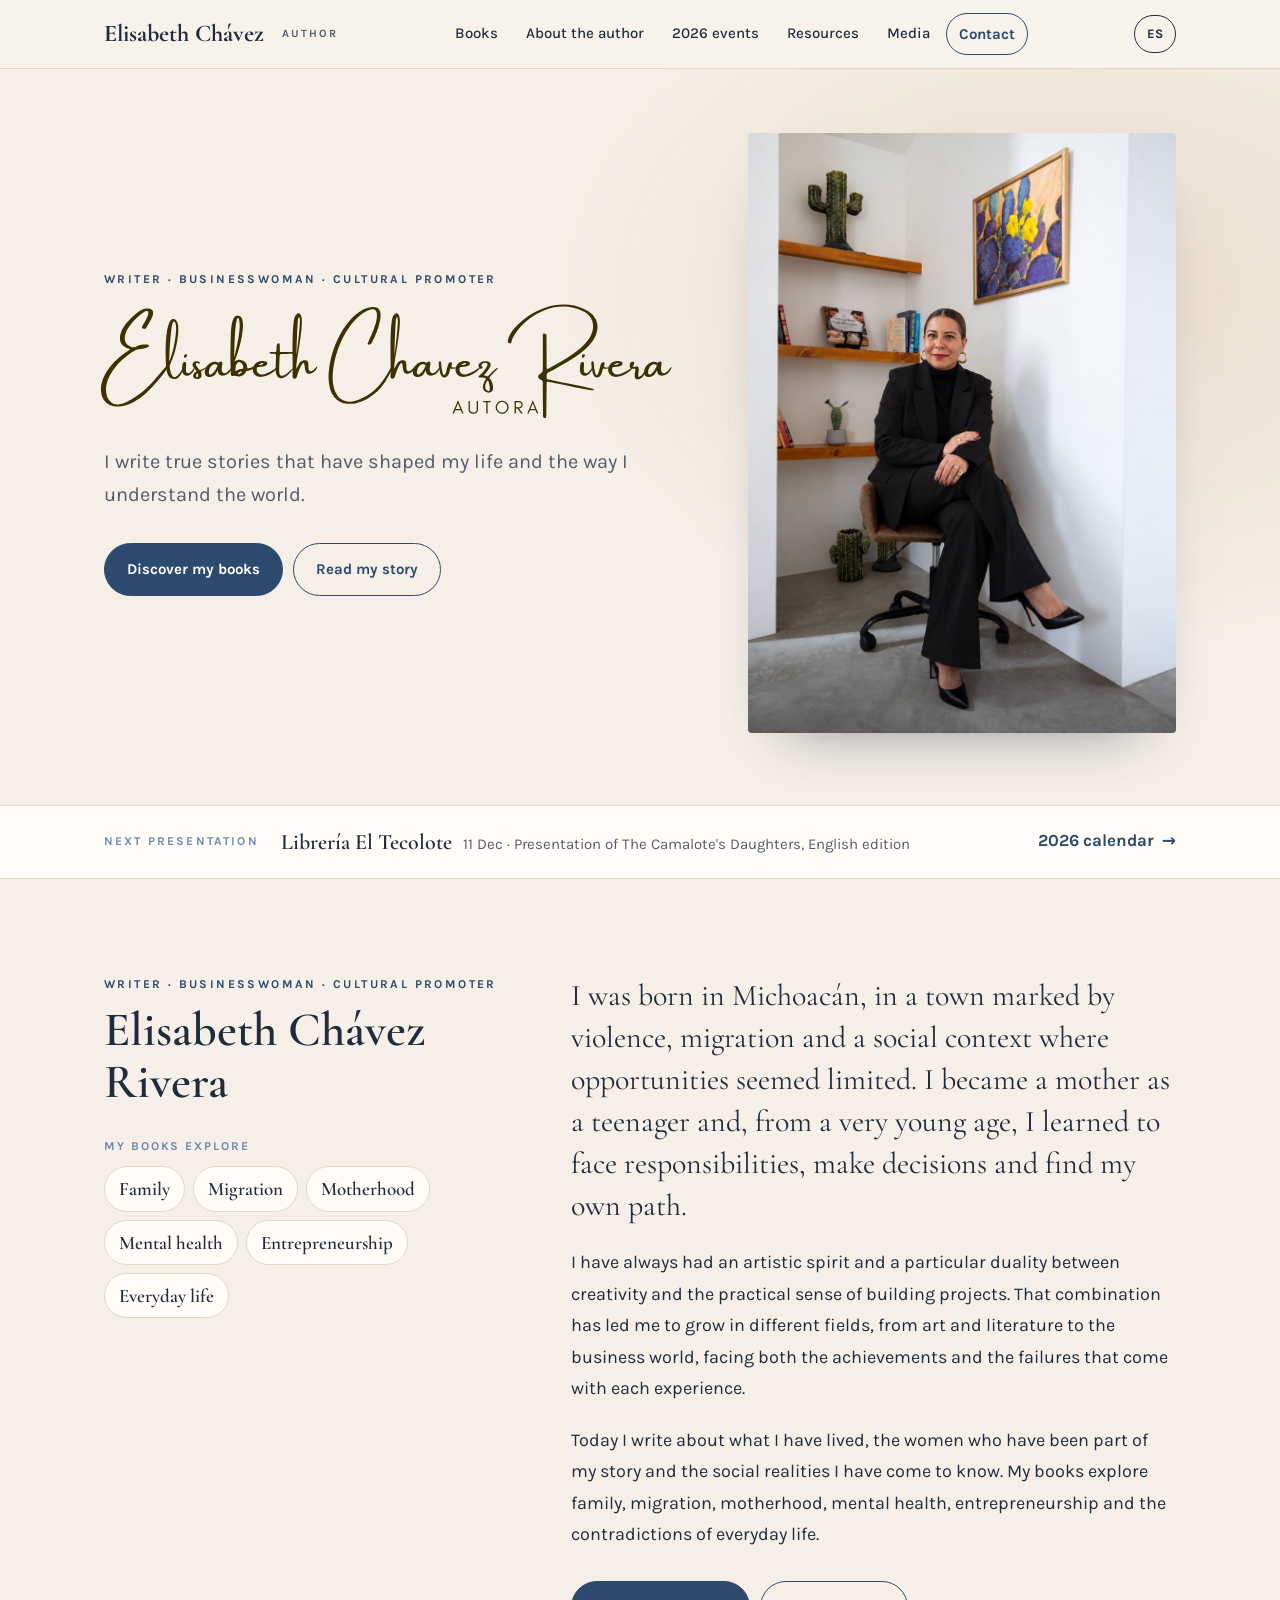
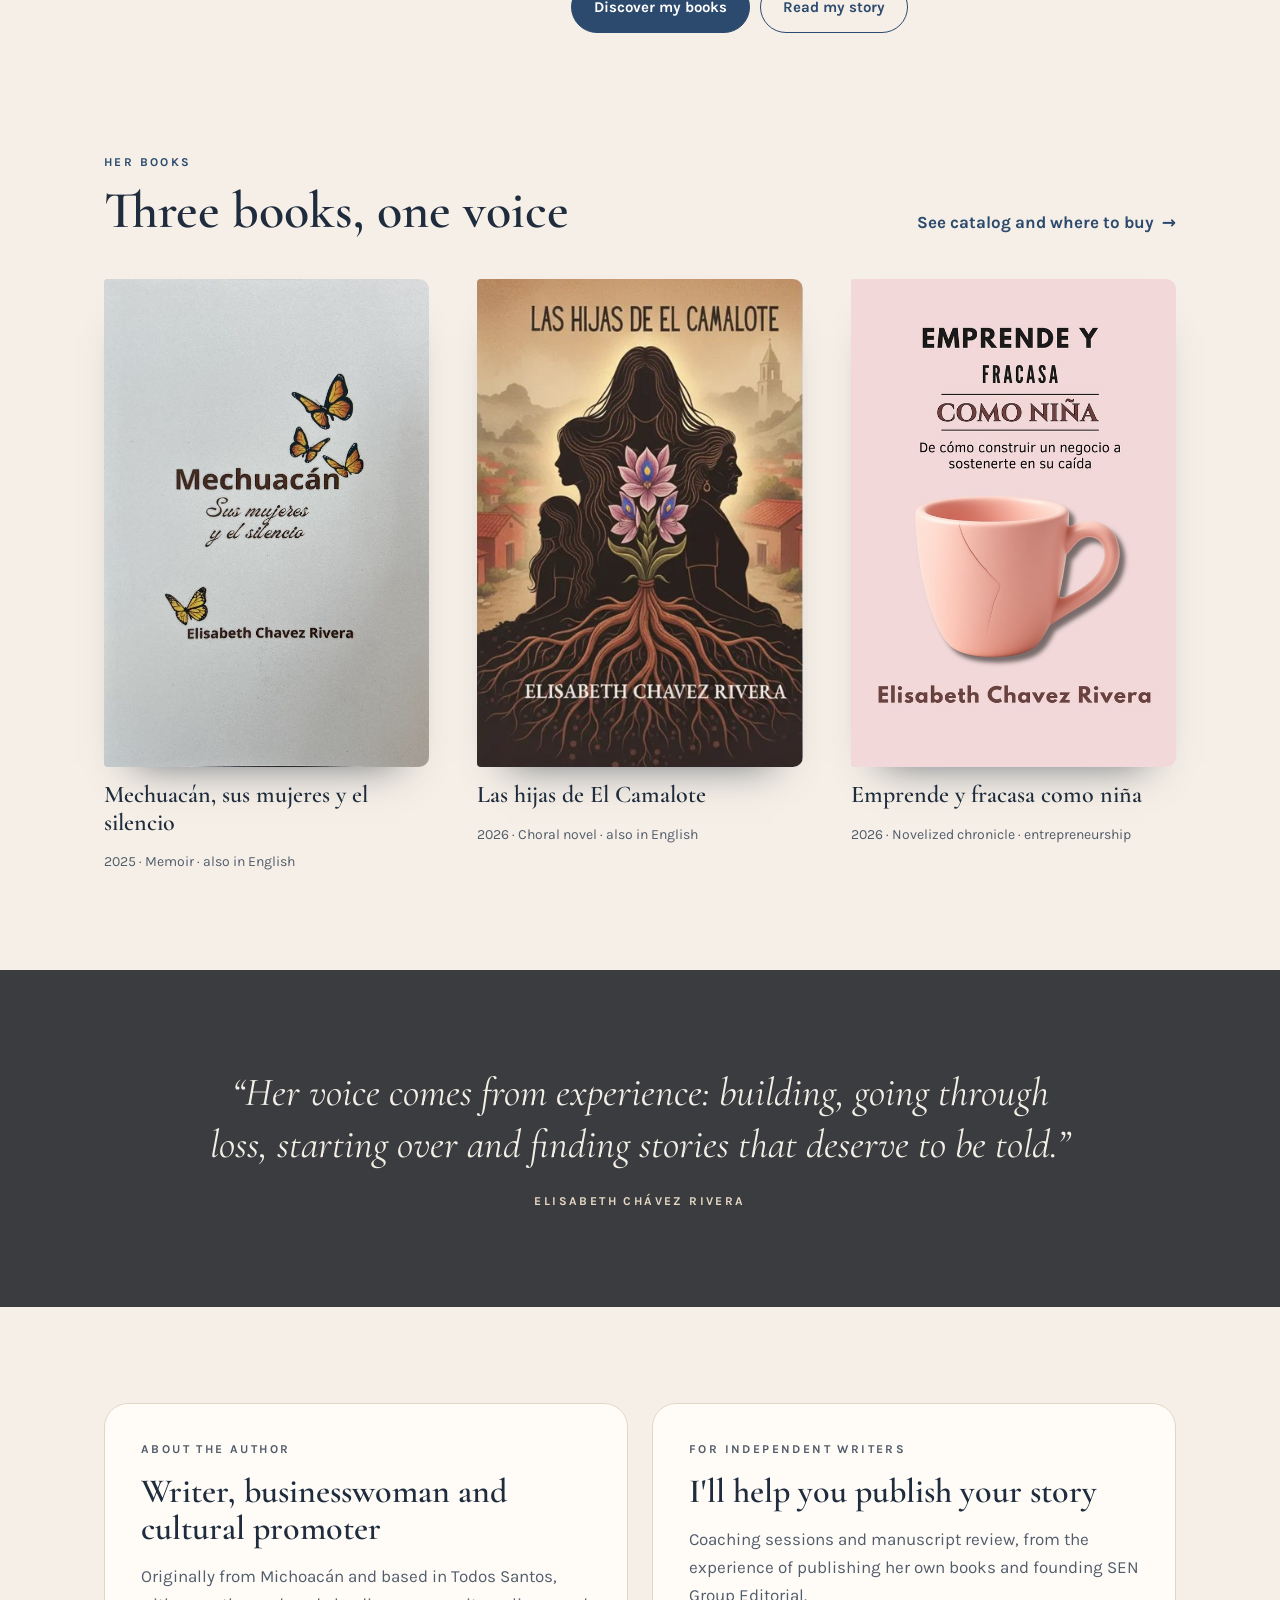
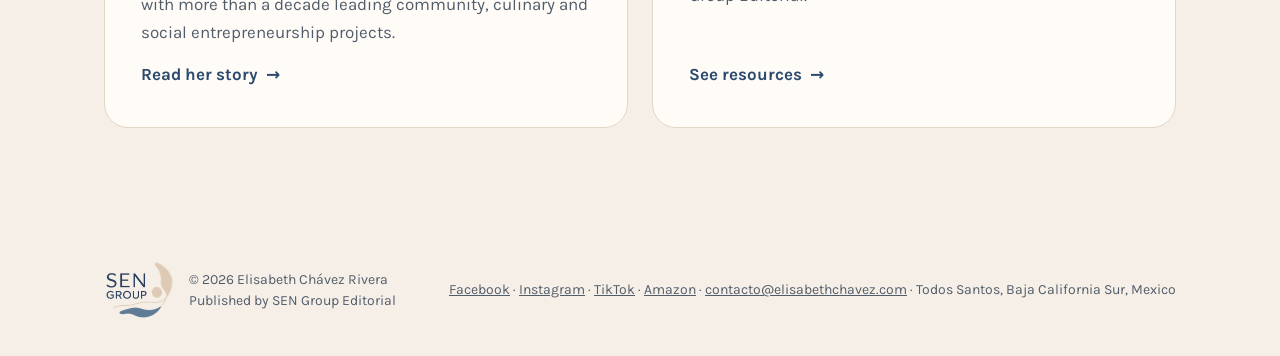
==== commit 9012d58e: "Enlace al perfil de autora en Amazon Co-Authored-By: Claude Opus 5.5 <noreply@anthropic.com> Claude-" ====
--- a/public/index.html
+++ b/public/index.html
@@ -105,7 +105,7 @@
 <footer>
   <div class="wrap">
     <span class="imprint"><img src="img/sen-group-logo-sm.webp" alt="SEN Group Editorial" width="71" height="60"><span>© <span id="yr">2026</span> Elisabeth Chávez Rivera<br><span data-en="Published by SEN Group Editorial">Una publicación de SEN Group Editorial</span></span></span>
-    <span><a href="https://www.facebook.com/profile.php?id=61576454641839" target="_blank" rel="noopener">Facebook</a> · <a href="https://www.instagram.com/elisabethchavez_escritora/" target="_blank" rel="noopener">Instagram</a> · <a href="https://www.tiktok.com/@elisabeth.chari" target="_blank" rel="noopener">TikTok</a> · <a href="contacto.html">contacto@elisabethchavez.com</a> · <span data-en="Todos Santos, Baja California Sur, Mexico">Todos Santos, Baja California Sur, México</span></span>
+    <span><a href="https://www.facebook.com/profile.php?id=61576454641839" target="_blank" rel="noopener">Facebook</a> · <a href="https://www.instagram.com/elisabethchavez_escritora/" target="_blank" rel="noopener">Instagram</a> · <a href="https://www.tiktok.com/@elisabeth.chari" target="_blank" rel="noopener">TikTok</a> · <a href="https://www.amazon.com.mx/stores/Elisabeth-Chavez-Rivera/author/B0FZCMRR3R" target="_blank" rel="noopener">Amazon</a> · <a href="contacto.html">contacto@elisabethchavez.com</a> · <span data-en="Todos Santos, Baja California Sur, Mexico">Todos Santos, Baja California Sur, México</span></span>
   </div>
 </footer>
 <script src="js/site.js"></script>
--- a/public/css/site.css
+++ b/public/css/site.css
@@ -384,7 +384,7 @@
 .ficha dd.tbd{color:#A39788;font-style:italic;font-weight:400}
 @media (max-width:640px){.ficha dl{grid-template-columns:1fr}}
 
-.socials{display:grid;grid-template-columns:repeat(4,minmax(0,1fr));gap:16px;margin-top:6px}
+.socials{display:grid;grid-template-columns:repeat(5,minmax(0,1fr));gap:16px;margin-top:6px}
 .soc{display:flex;flex-direction:column;gap:10px;padding:26px;border-radius:22px;background:var(--card);border:1px solid var(--line);text-decoration:none;color:var(--ink);min-height:210px;transition:transform .3s ease,box-shadow .3s ease}
 a.soc:hover{transform:translateY(-4px);box-shadow:0 26px 40px -32px rgba(31,44,61,.55)}
 .soc .net{font-family:var(--serif);font-size:30px;font-weight:600;line-height:1}
@@ -403,5 +403,6 @@
 .press-list h3{font-size:26px;margin-bottom:10px}
 .press-list .empty{font-style:italic;font-size:15px}
 .foot-social a{margin-left:12px}
+@media (max-width:1080px){.socials{grid-template-columns:repeat(3,minmax(0,1fr))}}
 @media (max-width:880px){.socials{grid-template-columns:repeat(2,minmax(0,1fr))}.press-card{grid-template-columns:1fr;padding:32px;gap:28px}.press-list{border-left:0;padding-left:0;border-top:1px solid rgba(255,255,255,.18);padding-top:24px}}
 @media (max-width:480px){.socials{grid-template-columns:1fr}.soc{min-height:0}}
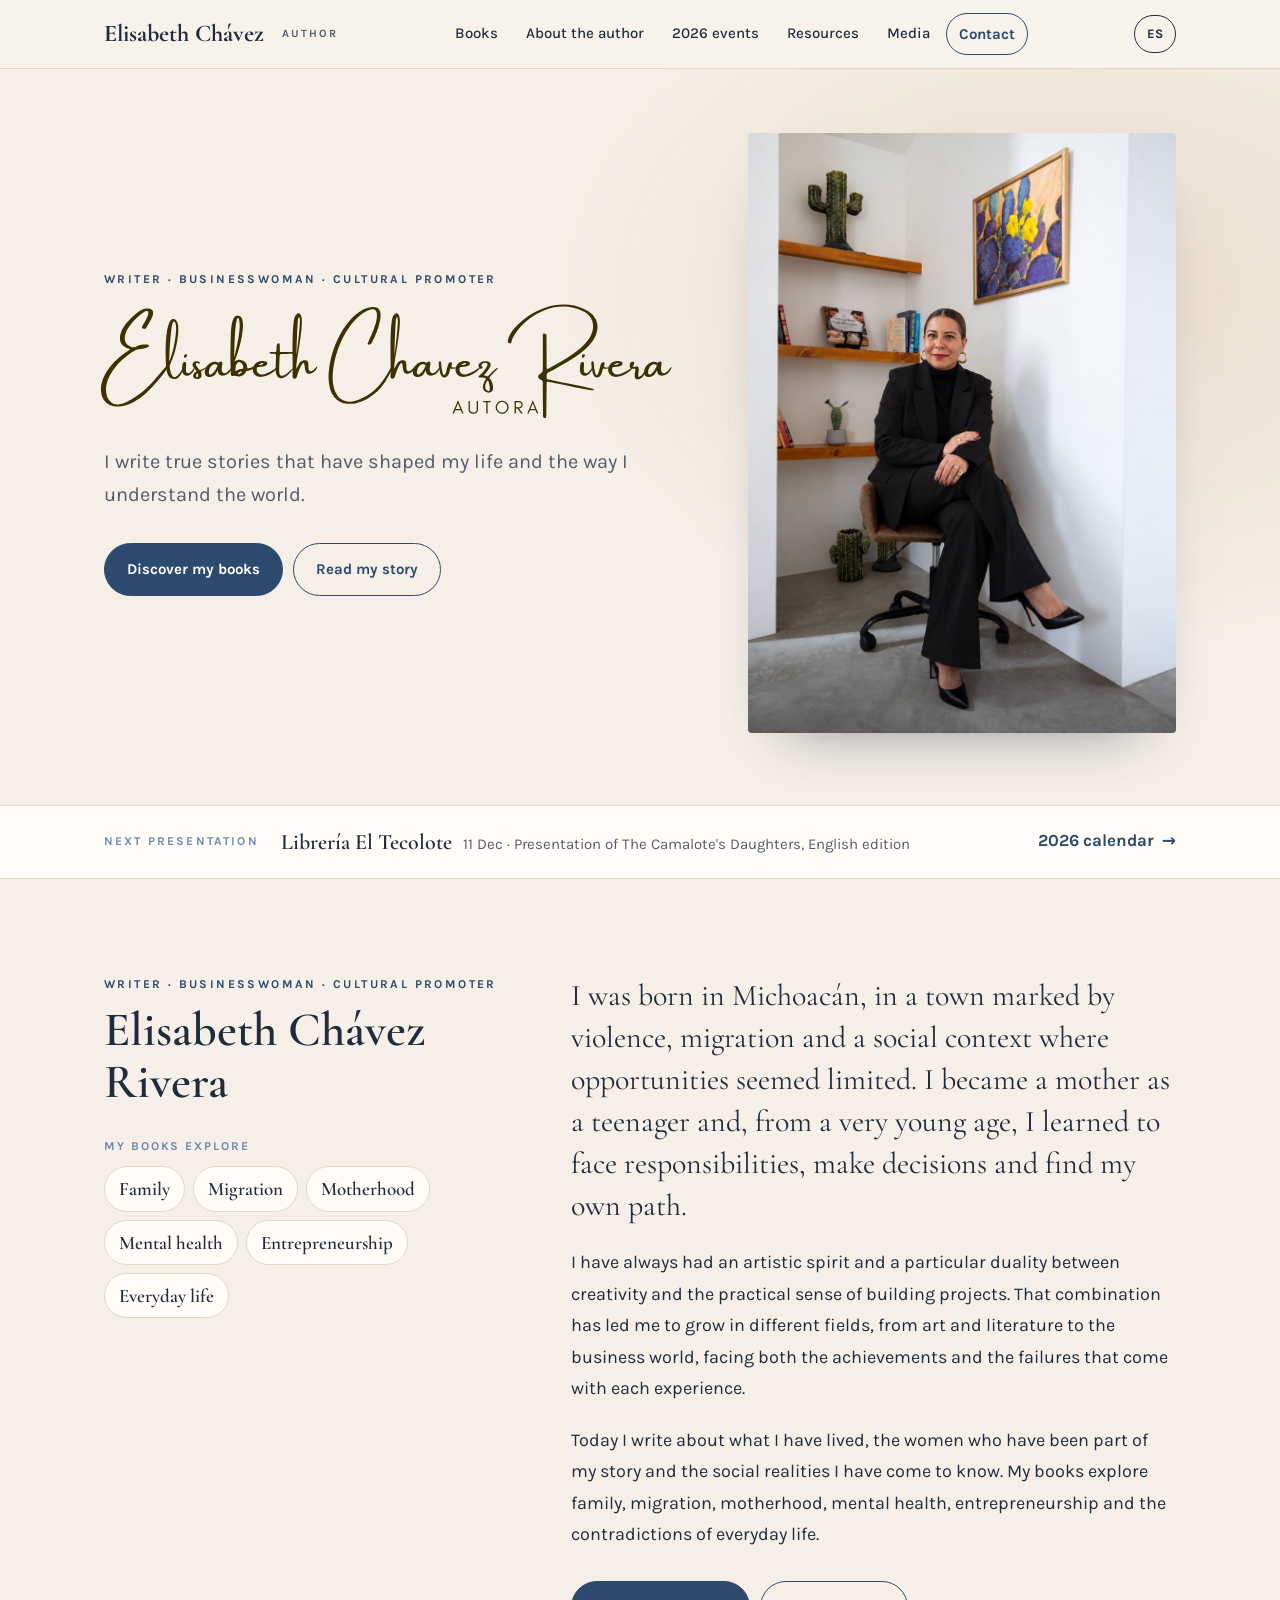
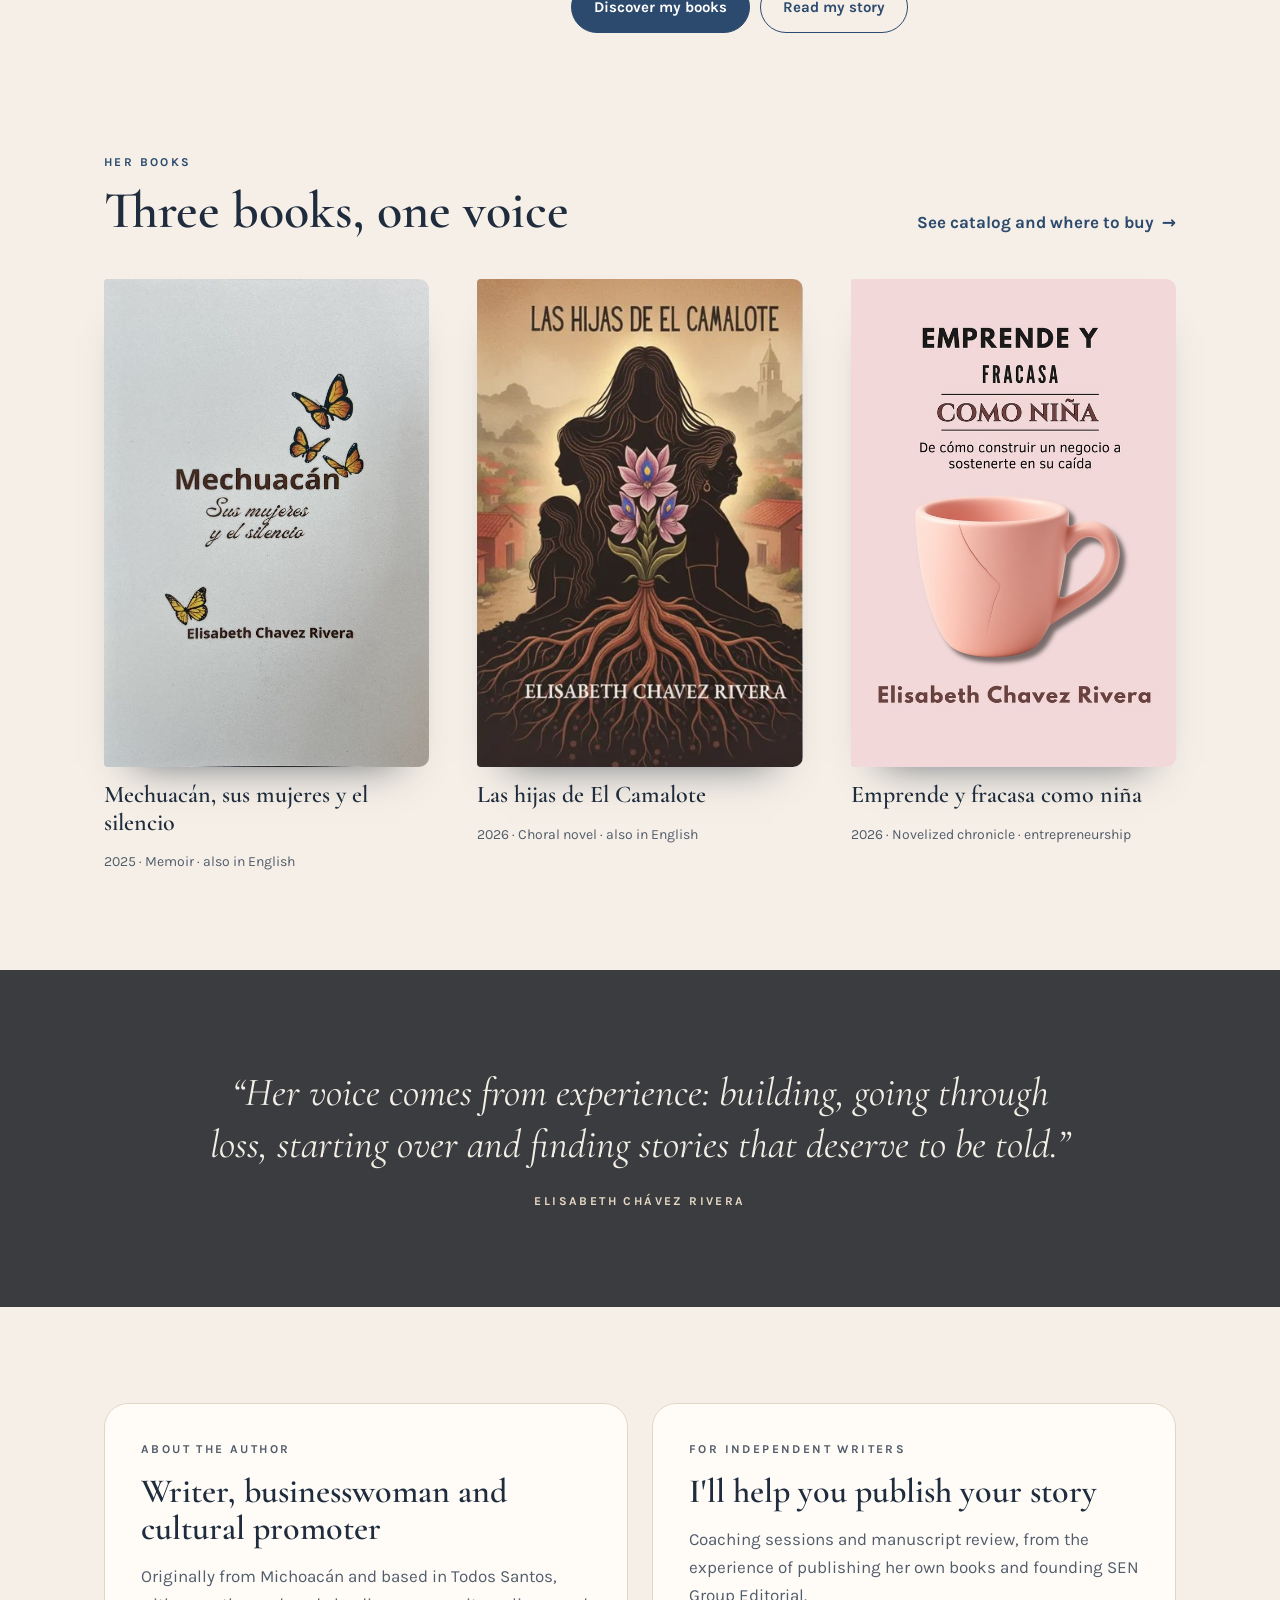
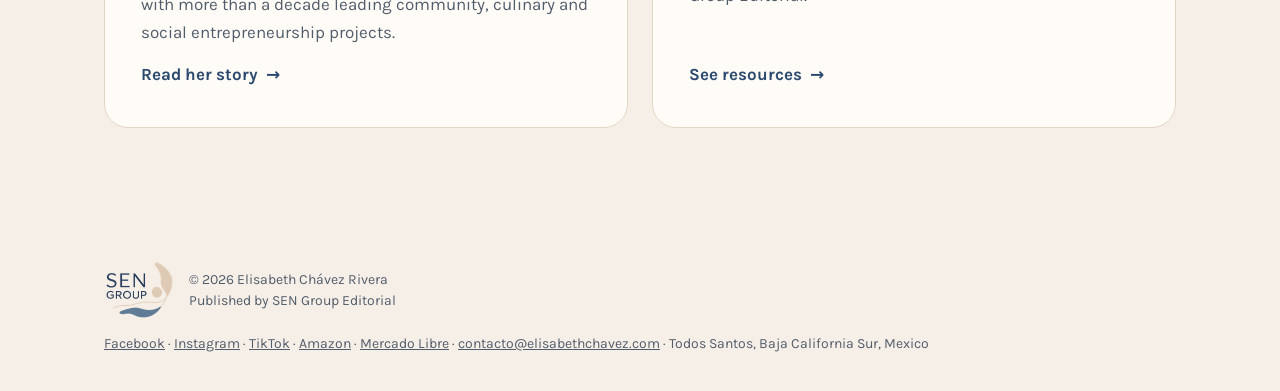
==== commit dda1cd8a: "Enlace a la tienda de Mercado Libre de la autora Co-Authored-By: Claude Opus 5.5 <noreply@anthropic." ====
--- a/public/index.html
+++ b/public/index.html
@@ -105,7 +105,7 @@
 <footer>
   <div class="wrap">
     <span class="imprint"><img src="img/sen-group-logo-sm.webp" alt="SEN Group Editorial" width="71" height="60"><span>© <span id="yr">2026</span> Elisabeth Chávez Rivera<br><span data-en="Published by SEN Group Editorial">Una publicación de SEN Group Editorial</span></span></span>
-    <span><a href="https://www.facebook.com/profile.php?id=61576454641839" target="_blank" rel="noopener">Facebook</a> · <a href="https://www.instagram.com/elisabethchavez_escritora/" target="_blank" rel="noopener">Instagram</a> · <a href="https://www.tiktok.com/@elisabeth.chari" target="_blank" rel="noopener">TikTok</a> · <a href="https://www.amazon.com.mx/stores/Elisabeth-Chavez-Rivera/author/B0FZCMRR3R" target="_blank" rel="noopener">Amazon</a> · <a href="contacto.html">contacto@elisabethchavez.com</a> · <span data-en="Todos Santos, Baja California Sur, Mexico">Todos Santos, Baja California Sur, México</span></span>
+    <span><a href="https://www.facebook.com/profile.php?id=61576454641839" target="_blank" rel="noopener">Facebook</a> · <a href="https://www.instagram.com/elisabethchavez_escritora/" target="_blank" rel="noopener">Instagram</a> · <a href="https://www.tiktok.com/@elisabeth.chari" target="_blank" rel="noopener">TikTok</a> · <a href="https://www.amazon.com.mx/stores/Elisabeth-Chavez-Rivera/author/B0FZCMRR3R" target="_blank" rel="noopener">Amazon</a> · <a href="https://listado.mercadolibre.com.mx/_CustId_247005184" target="_blank" rel="noopener">Mercado Libre</a> · <a href="contacto.html">contacto@elisabethchavez.com</a> · <span data-en="Todos Santos, Baja California Sur, Mexico">Todos Santos, Baja California Sur, México</span></span>
   </div>
 </footer>
 <script src="js/site.js"></script>
--- a/public/css/site.css
+++ b/public/css/site.css
@@ -384,7 +384,7 @@
 .ficha dd.tbd{color:#A39788;font-style:italic;font-weight:400}
 @media (max-width:640px){.ficha dl{grid-template-columns:1fr}}
 
-.socials{display:grid;grid-template-columns:repeat(5,minmax(0,1fr));gap:16px;margin-top:6px}
+.socials{display:grid;grid-template-columns:repeat(3,minmax(0,1fr));gap:16px;margin-top:6px}
 .soc{display:flex;flex-direction:column;gap:10px;padding:26px;border-radius:22px;background:var(--card);border:1px solid var(--line);text-decoration:none;color:var(--ink);min-height:210px;transition:transform .3s ease,box-shadow .3s ease}
 a.soc:hover{transform:translateY(-4px);box-shadow:0 26px 40px -32px rgba(31,44,61,.55)}
 .soc .net{font-family:var(--serif);font-size:30px;font-weight:600;line-height:1}
@@ -403,6 +403,5 @@
 .press-list h3{font-size:26px;margin-bottom:10px}
 .press-list .empty{font-style:italic;font-size:15px}
 .foot-social a{margin-left:12px}
-@media (max-width:1080px){.socials{grid-template-columns:repeat(3,minmax(0,1fr))}}
 @media (max-width:880px){.socials{grid-template-columns:repeat(2,minmax(0,1fr))}.press-card{grid-template-columns:1fr;padding:32px;gap:28px}.press-list{border-left:0;padding-left:0;border-top:1px solid rgba(255,255,255,.18);padding-top:24px}}
 @media (max-width:480px){.socials{grid-template-columns:1fr}.soc{min-height:0}}
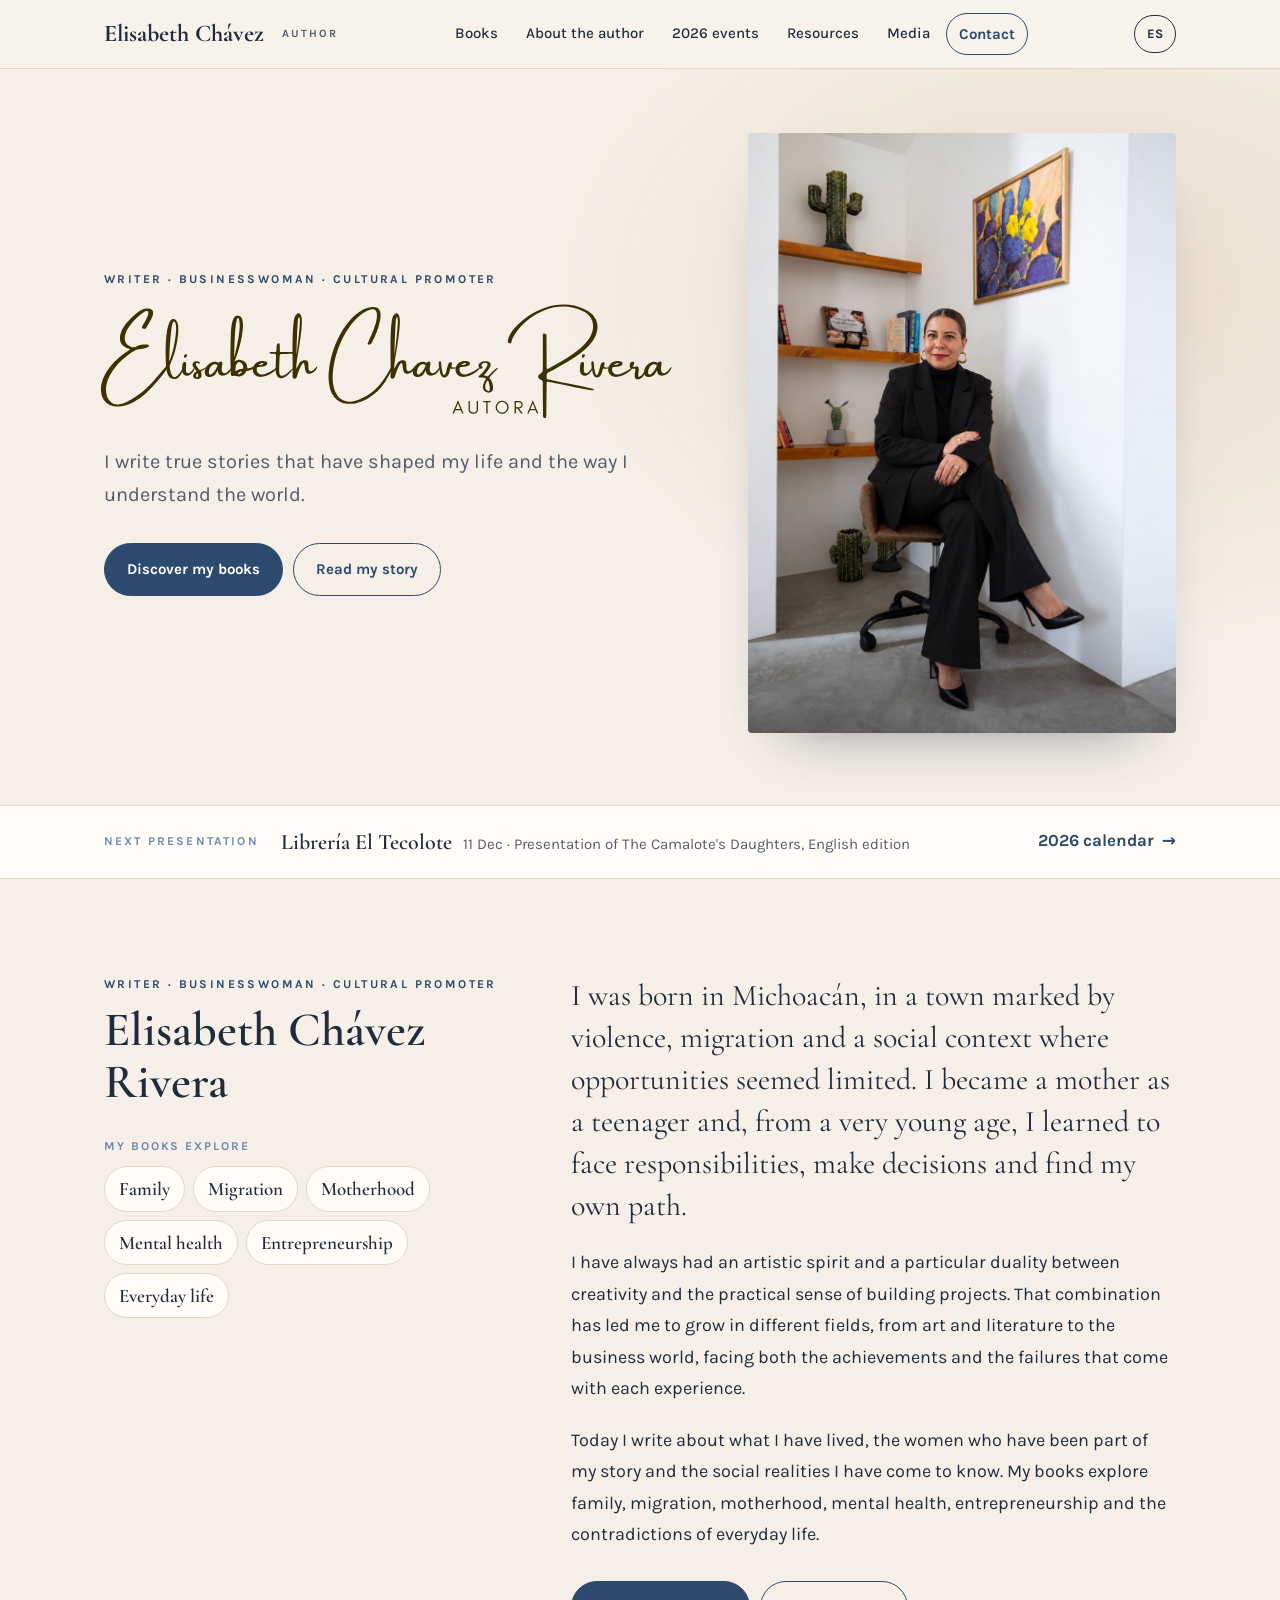
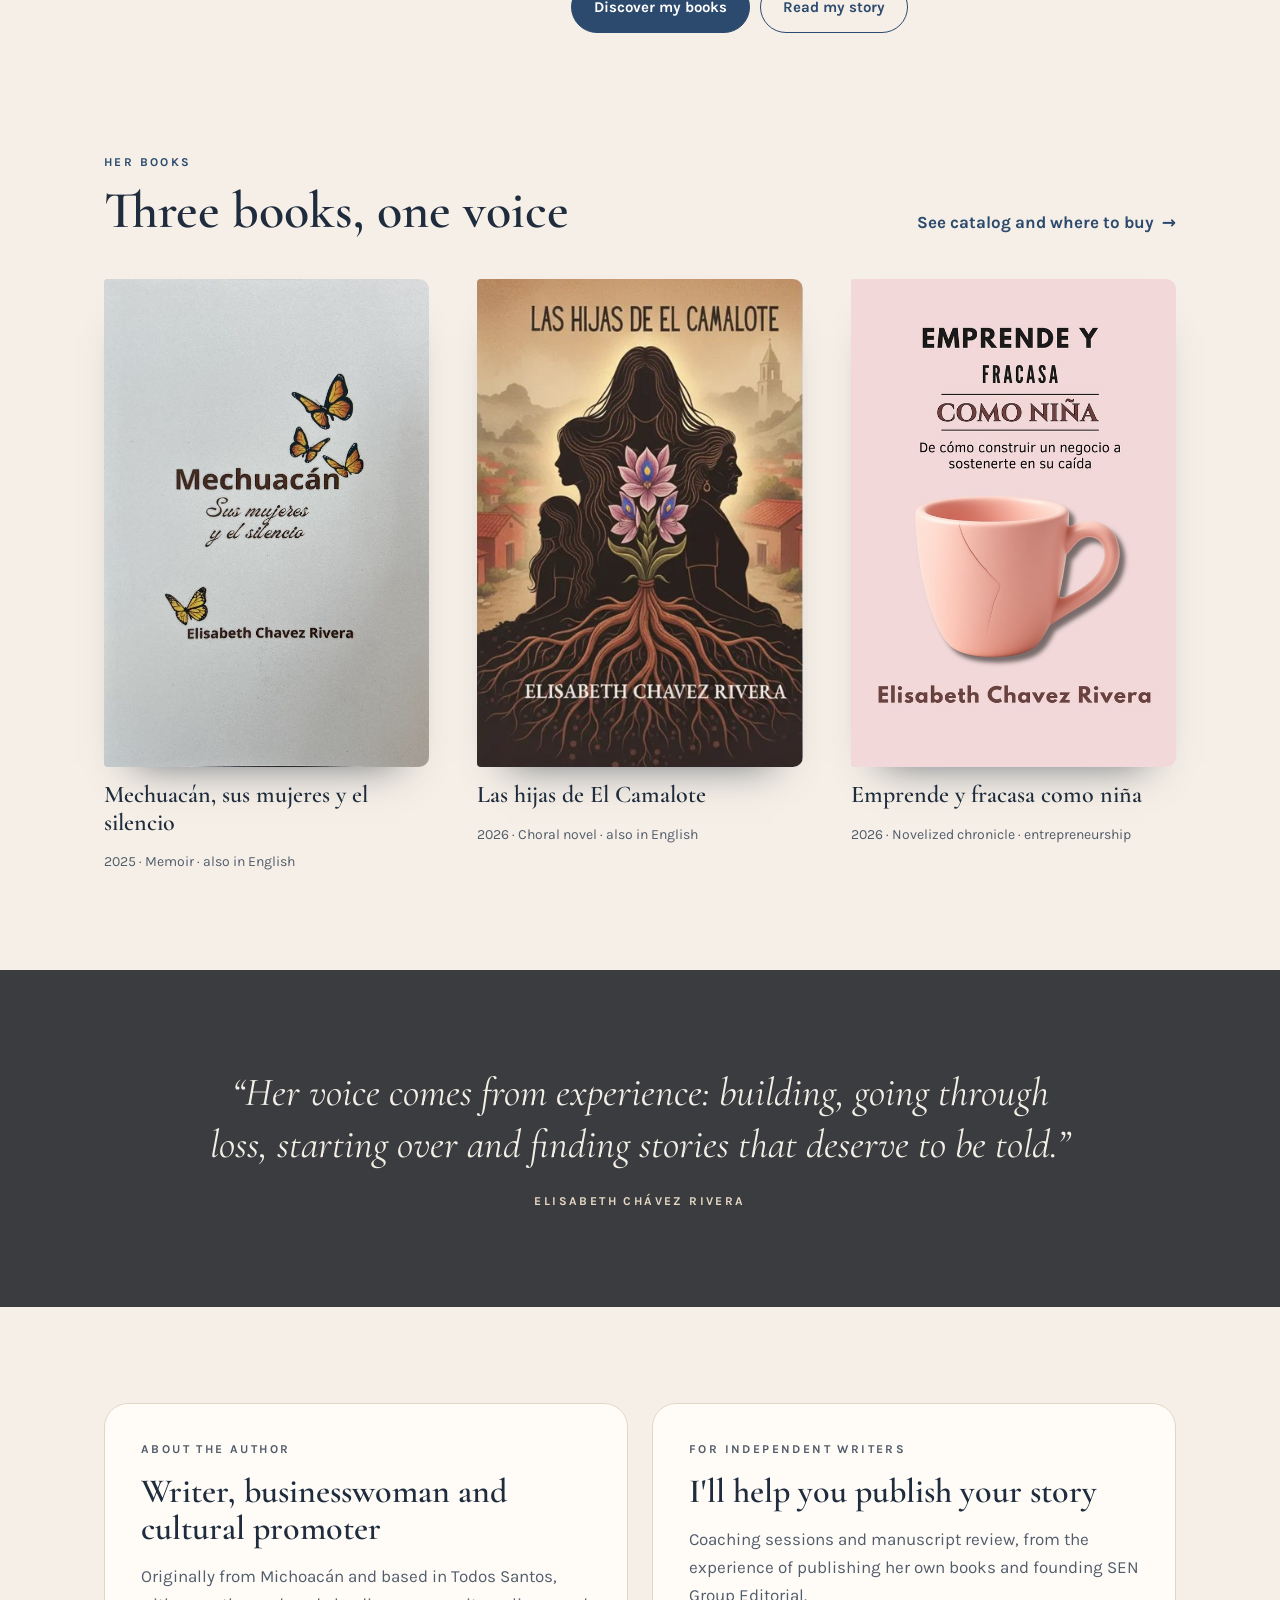
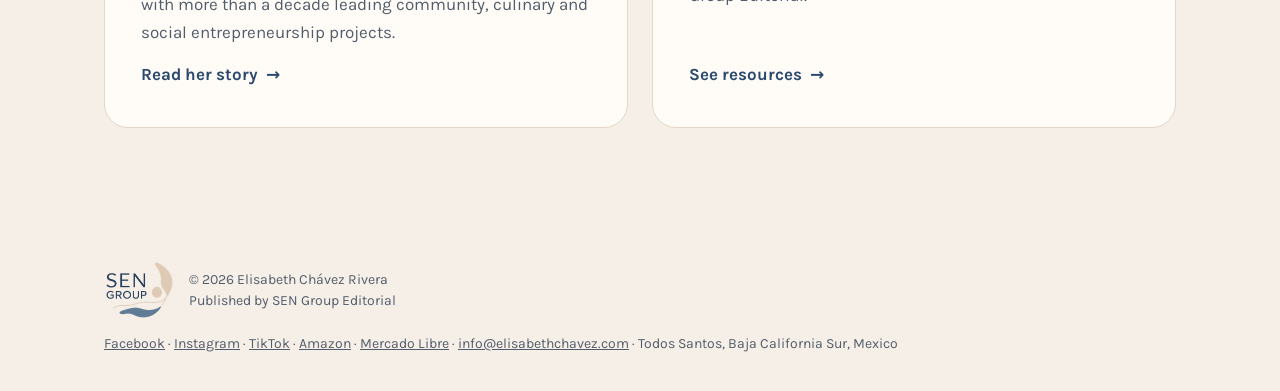
==== commit 4bd37573: "Correo de contacto: info@elisabethchavez.com Co-Authored-By: Claude Opus 5.5 <noreply@anthropic.com>" ====
--- a/public/index.html
+++ b/public/index.html
@@ -105,7 +105,7 @@
 <footer>
   <div class="wrap">
     <span class="imprint"><img src="img/sen-group-logo-sm.webp" alt="SEN Group Editorial" width="71" height="60"><span>© <span id="yr">2026</span> Elisabeth Chávez Rivera<br><span data-en="Published by SEN Group Editorial">Una publicación de SEN Group Editorial</span></span></span>
-    <span><a href="https://www.facebook.com/profile.php?id=61576454641839" target="_blank" rel="noopener">Facebook</a> · <a href="https://www.instagram.com/elisabethchavez_escritora/" target="_blank" rel="noopener">Instagram</a> · <a href="https://www.tiktok.com/@elisabeth.chari" target="_blank" rel="noopener">TikTok</a> · <a href="https://www.amazon.com.mx/stores/Elisabeth-Chavez-Rivera/author/B0FZCMRR3R" target="_blank" rel="noopener">Amazon</a> · <a href="https://listado.mercadolibre.com.mx/_CustId_247005184" target="_blank" rel="noopener">Mercado Libre</a> · <a href="contacto.html">contacto@elisabethchavez.com</a> · <span data-en="Todos Santos, Baja California Sur, Mexico">Todos Santos, Baja California Sur, México</span></span>
+    <span><a href="https://www.facebook.com/profile.php?id=61576454641839" target="_blank" rel="noopener">Facebook</a> · <a href="https://www.instagram.com/elisabethchavez_escritora/" target="_blank" rel="noopener">Instagram</a> · <a href="https://www.tiktok.com/@elisabeth.chari" target="_blank" rel="noopener">TikTok</a> · <a href="https://www.amazon.com.mx/stores/Elisabeth-Chavez-Rivera/author/B0FZCMRR3R" target="_blank" rel="noopener">Amazon</a> · <a href="https://listado.mercadolibre.com.mx/_CustId_247005184" target="_blank" rel="noopener">Mercado Libre</a> · <a href="contacto.html">info@elisabethchavez.com</a> · <span data-en="Todos Santos, Baja California Sur, Mexico">Todos Santos, Baja California Sur, México</span></span>
   </div>
 </footer>
 <script src="js/site.js"></script>
--- a/public/css/site.css
+++ b/public/css/site.css
@@ -387,6 +387,10 @@
 .socials{display:grid;grid-template-columns:repeat(3,minmax(0,1fr));gap:16px;margin-top:6px}
 .soc{display:flex;flex-direction:column;gap:10px;padding:26px;border-radius:22px;background:var(--card);border:1px solid var(--line);text-decoration:none;color:var(--ink);min-height:210px;transition:transform .3s ease,box-shadow .3s ease}
 a.soc:hover{transform:translateY(-4px);box-shadow:0 26px 40px -32px rgba(31,44,61,.55)}
+.soc .ico{display:grid;place-items:center;width:46px;height:46px;border-radius:50%;border:1px solid var(--line);background:var(--paper);color:var(--slate);margin-bottom:6px;transition:background .3s ease,color .3s ease}
+.soc .ico svg{width:21px;height:21px}
+a.soc:hover .ico{background:var(--slate);color:var(--cream)}
+.soc.soon .ico{color:var(--muted);background:transparent}
 .soc .net{font-family:var(--serif);font-size:30px;font-weight:600;line-height:1}
 .soc p{margin:0;color:var(--muted);font-size:15px}
 .soc .more{margin-top:auto}
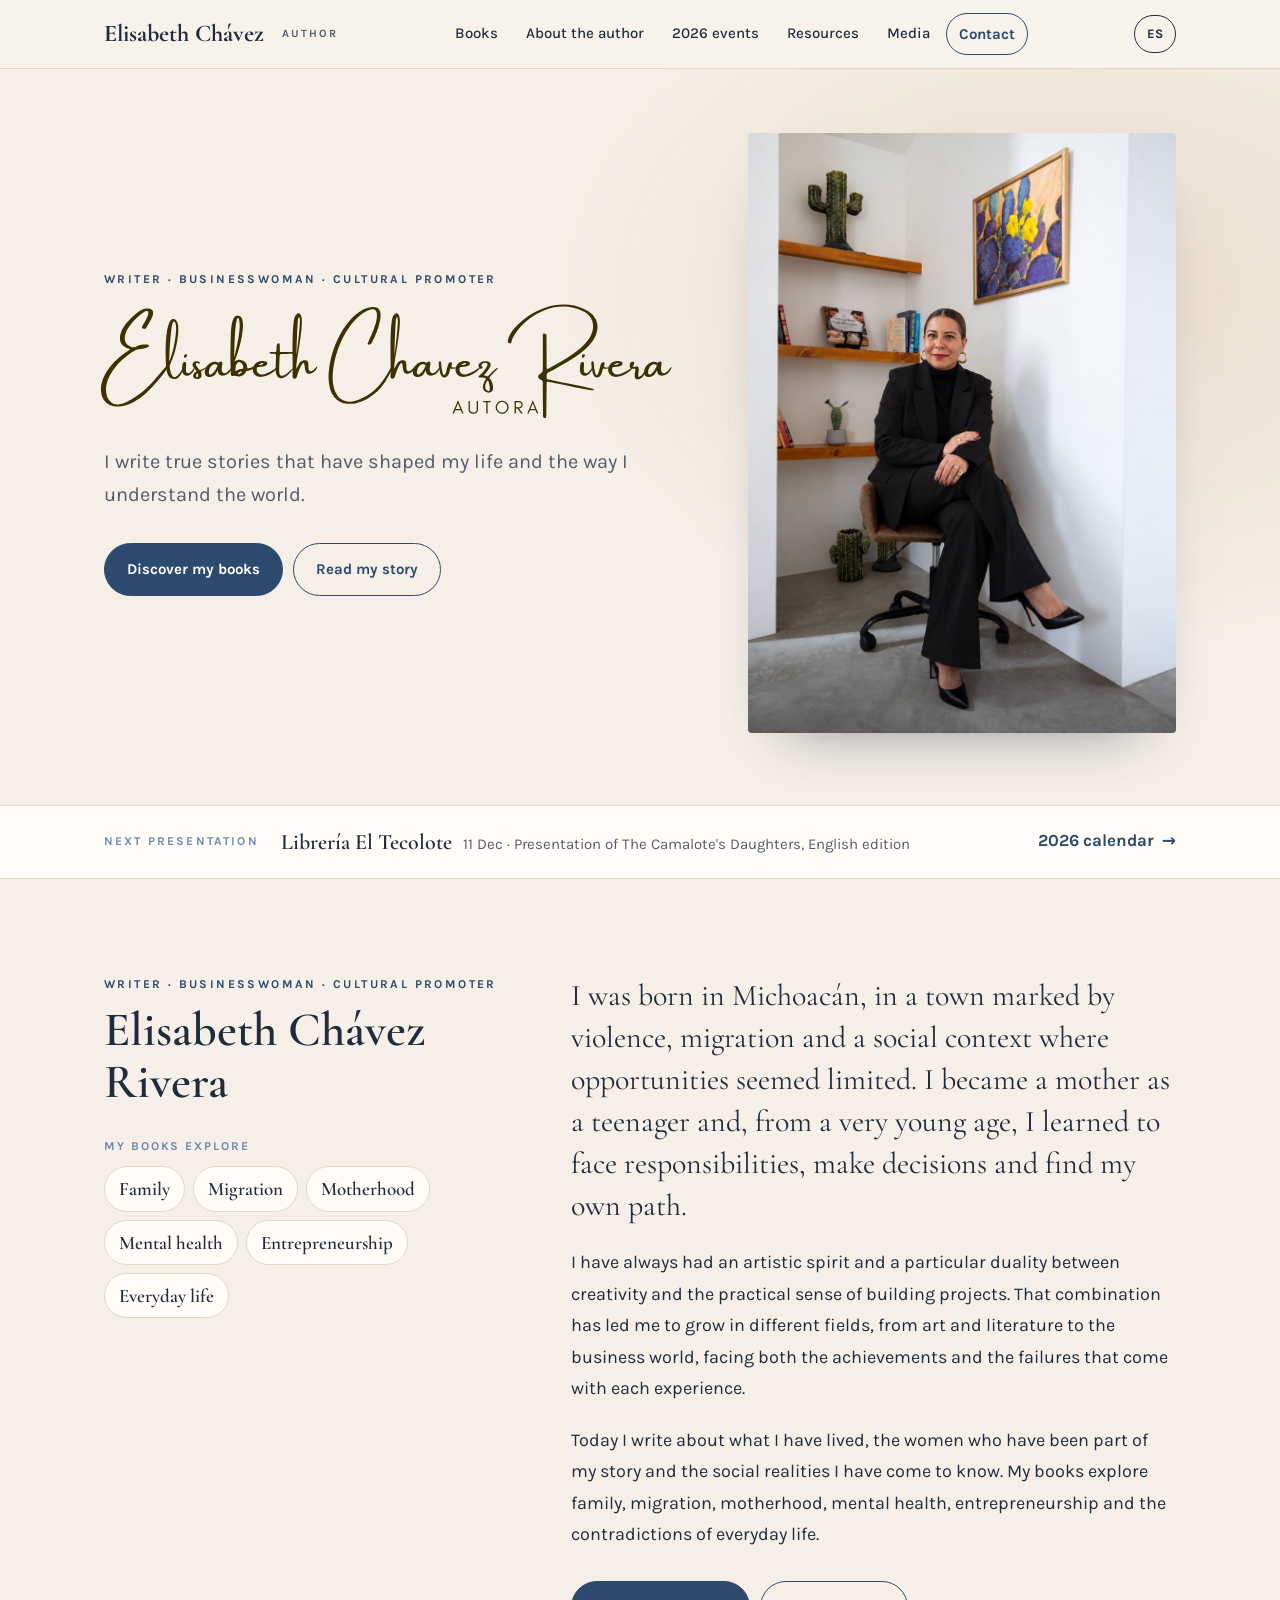
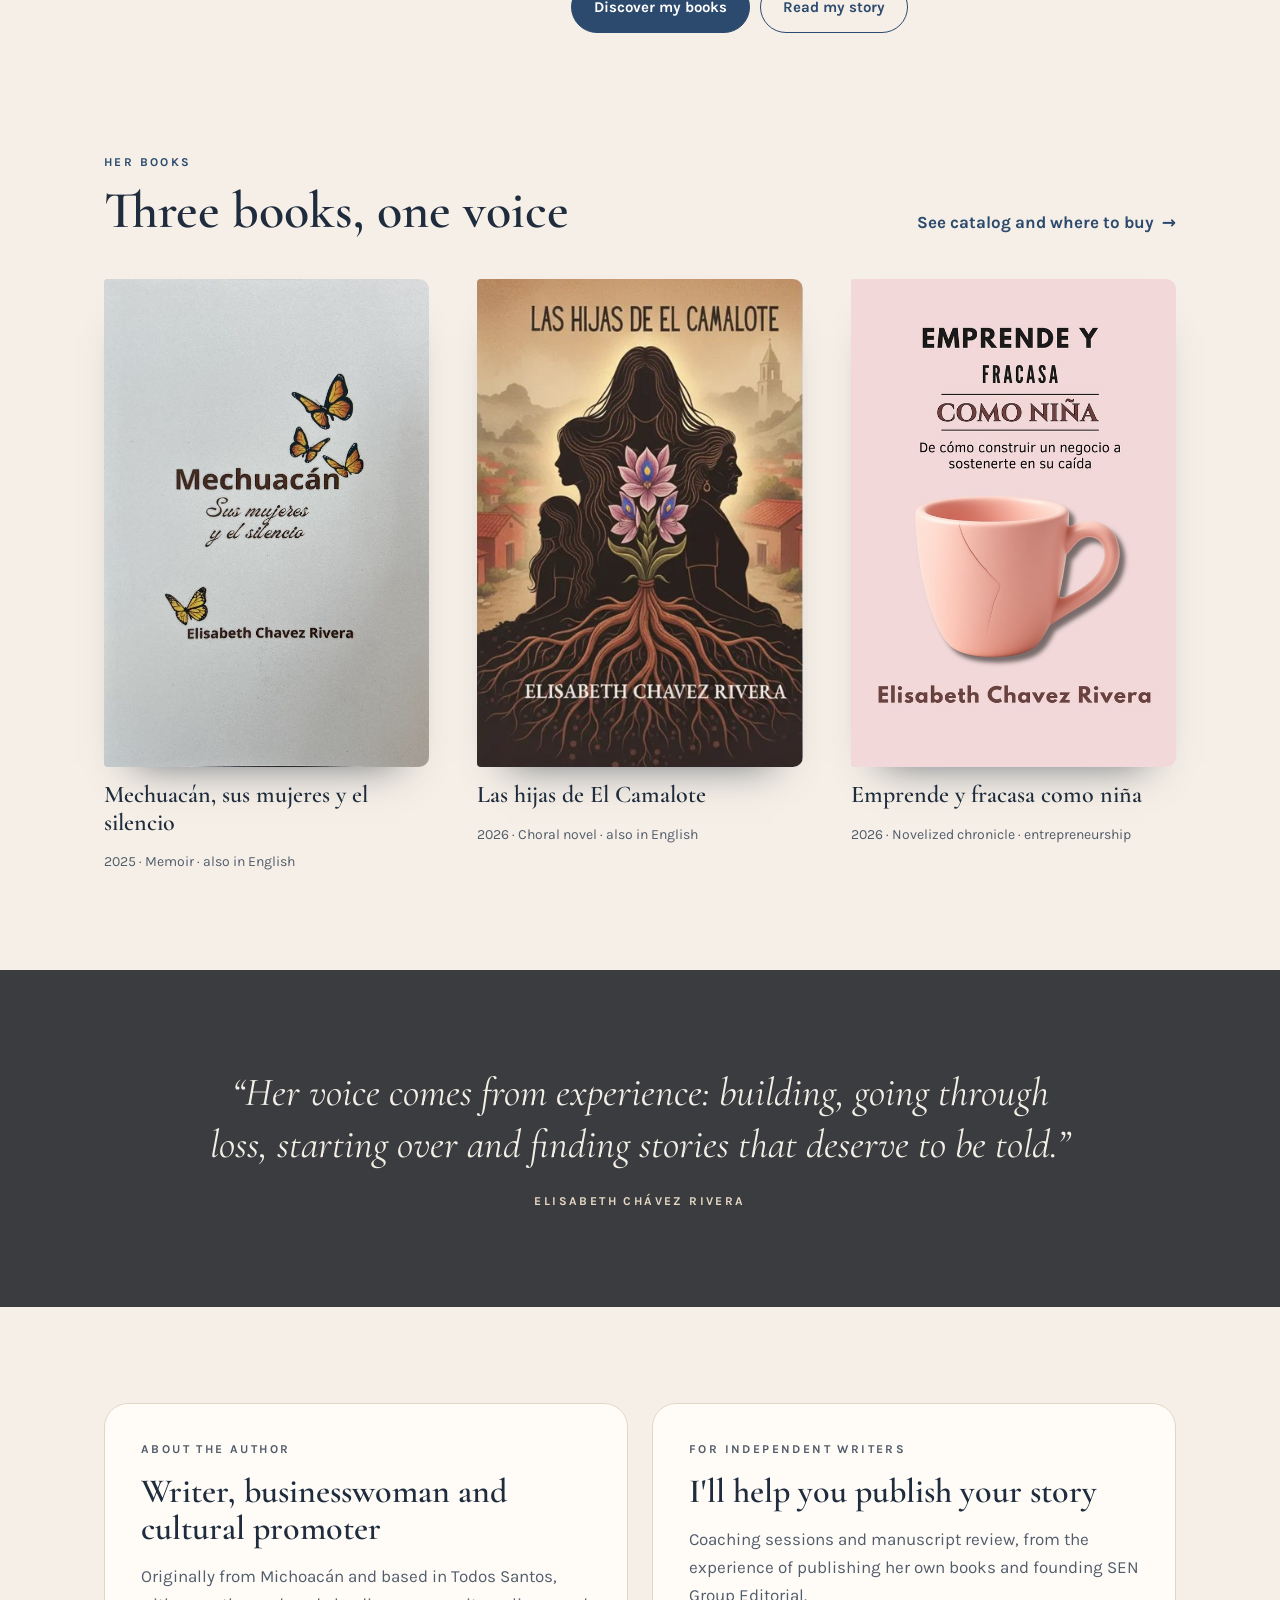
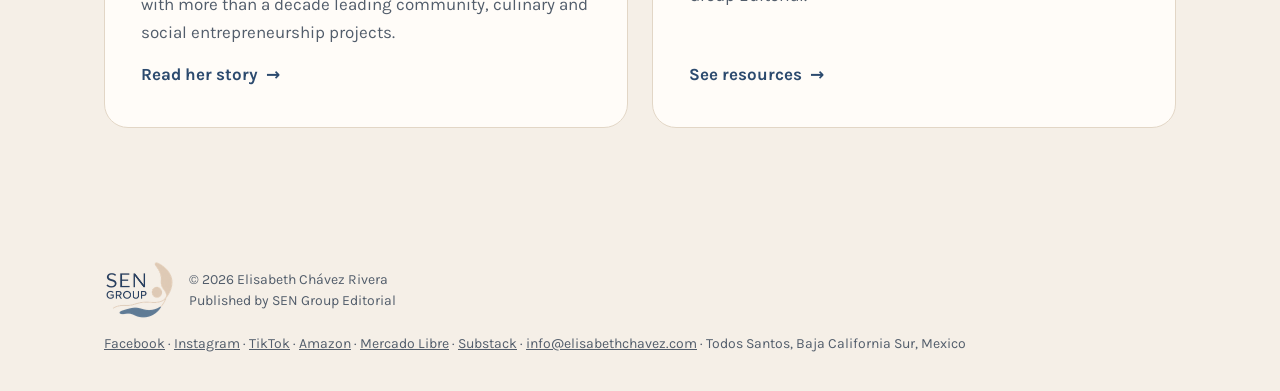
==== commit 25fdfda8: "Media: enlace a Substack Co-Authored-By: Claude Opus 5.5 <noreply@anthropic.com> Claude-Session: htt" ====
--- a/public/index.html
+++ b/public/index.html
@@ -105,7 +105,7 @@
 <footer>
   <div class="wrap">
     <span class="imprint"><img src="img/sen-group-logo-sm.webp" alt="SEN Group Editorial" width="71" height="60"><span>© <span id="yr">2026</span> Elisabeth Chávez Rivera<br><span data-en="Published by SEN Group Editorial">Una publicación de SEN Group Editorial</span></span></span>
-    <span><a href="https://www.facebook.com/profile.php?id=61576454641839" target="_blank" rel="noopener">Facebook</a> · <a href="https://www.instagram.com/elisabethchavez_escritora/" target="_blank" rel="noopener">Instagram</a> · <a href="https://www.tiktok.com/@elisabeth.chari" target="_blank" rel="noopener">TikTok</a> · <a href="https://www.amazon.com.mx/stores/Elisabeth-Chavez-Rivera/author/B0FZCMRR3R" target="_blank" rel="noopener">Amazon</a> · <a href="https://listado.mercadolibre.com.mx/_CustId_247005184" target="_blank" rel="noopener">Mercado Libre</a> · <a href="contacto.html">info@elisabethchavez.com</a> · <span data-en="Todos Santos, Baja California Sur, Mexico">Todos Santos, Baja California Sur, México</span></span>
+    <span><a href="https://www.facebook.com/profile.php?id=61576454641839" target="_blank" rel="noopener">Facebook</a> · <a href="https://www.instagram.com/elisabethchavez_escritora/" target="_blank" rel="noopener">Instagram</a> · <a href="https://www.tiktok.com/@elisabeth.chari" target="_blank" rel="noopener">TikTok</a> · <a href="https://www.amazon.com.mx/stores/Elisabeth-Chavez-Rivera/author/B0FZCMRR3R" target="_blank" rel="noopener">Amazon</a> · <a href="https://listado.mercadolibre.com.mx/_CustId_247005184" target="_blank" rel="noopener">Mercado Libre</a> · <a href="https://elisabethchavez.substack.com/" target="_blank" rel="noopener">Substack</a> · <a href="contacto.html">info@elisabethchavez.com</a> · <span data-en="Todos Santos, Baja California Sur, Mexico">Todos Santos, Baja California Sur, México</span></span>
   </div>
 </footer>
 <script src="js/site.js"></script>
--- a/public/css/site.css
+++ b/public/css/site.css
@@ -313,6 +313,32 @@
 .city h3{font-size:26px;margin:2px 0}
 .city p{margin:0;color:var(--muted)}
 .city.other p{color:var(--ink);font-family:var(--serif);font-size:20px;font-weight:600;margin-top:4px}
+.near{margin-top:44px;padding:28px 32px;border-radius:24px;background:var(--paper);border:1px solid var(--line)}
+.near-head{display:flex;flex-wrap:wrap;align-items:center;justify-content:space-between;gap:16px 32px}
+.near-head h3{font-size:28px;margin:0 0 4px}
+.near-head p{margin:0;color:var(--muted);font-size:14px;max-width:520px}
+#near-btn{display:inline-flex;align-items:center;gap:10px}
+#near-out:not(:empty){margin-top:22px;padding-top:22px;border-top:1px solid var(--line)}
+.near-res{display:grid;grid-template-columns:repeat(auto-fit,minmax(220px,1fr));gap:14px}
+.near-card{padding:18px 20px;border-radius:18px;background:var(--card);border:1px solid var(--line)}
+.near-card.best{border-color:var(--terra);box-shadow:0 18px 34px -28px rgba(164,80,47,.7)}
+.near-card .tag{font-size:11px;font-weight:700;letter-spacing:.14em;text-transform:uppercase;color:var(--terra)}
+.near-card h4{font-family:var(--serif);font-size:24px;font-weight:600;margin:4px 0 2px}
+.near-card p{margin:0 0 10px;color:var(--muted);font-size:14.5px}
+.near-msg{margin:0 0 14px;color:var(--ink)}
+.city p a{color:inherit;text-decoration:underline;text-decoration-color:var(--line);text-underline-offset:3px}
+.city p a:hover{color:var(--terra);text-decoration-color:currentColor}
+.gmap{margin-top:26px;padding-top:26px;border-top:1px solid var(--line);display:grid;gap:16px}
+.gmap-tabs{display:flex;flex-wrap:wrap;gap:8px}
+.gmap-tabs button{cursor:pointer;display:flex;flex-direction:column;align-items:flex-start;gap:1px;padding:9px 16px;border-radius:14px;border:1px solid var(--line);background:var(--card);color:var(--ink);font-family:var(--serif);font-size:18px;font-weight:600;transition:background .25s,border-color .25s}
+.gmap-tabs button small{font-family:var(--sans);font-size:12px;font-weight:500;color:var(--muted)}
+.gmap-tabs button[aria-selected="true"]{background:var(--slate);border-color:var(--slate);color:var(--cream)}
+.gmap-tabs button[aria-selected="true"] small{color:#D9E0D9}
+.gmap-frame{position:relative;border-radius:18px;overflow:hidden;border:1px solid var(--line);aspect-ratio:16/7;background:var(--card)}
+.gmap-frame iframe{position:relative;z-index:1;display:block;width:100%;height:100%;border:0;filter:saturate(.75)}
+.gmap-ph{position:absolute;inset:0;display:grid;place-items:center;color:var(--blue);font-weight:700;text-decoration:underline;text-underline-offset:4px;background:repeating-linear-gradient(45deg,var(--card),var(--card) 12px,var(--paper) 12px,var(--paper) 24px)}
+#gmap-dir{justify-self:start}
+@media (max-width:880px){.gmap-frame{aspect-ratio:4/3}.near{padding:22px 20px}}
 @media (max-width:880px){.map-wrap{grid-template-columns:1fr;gap:24px}.mx-map .pl{font-size:40px}.mx-map .ps{font-size:26px}}
 
 .why{padding:56px 0 72px}
